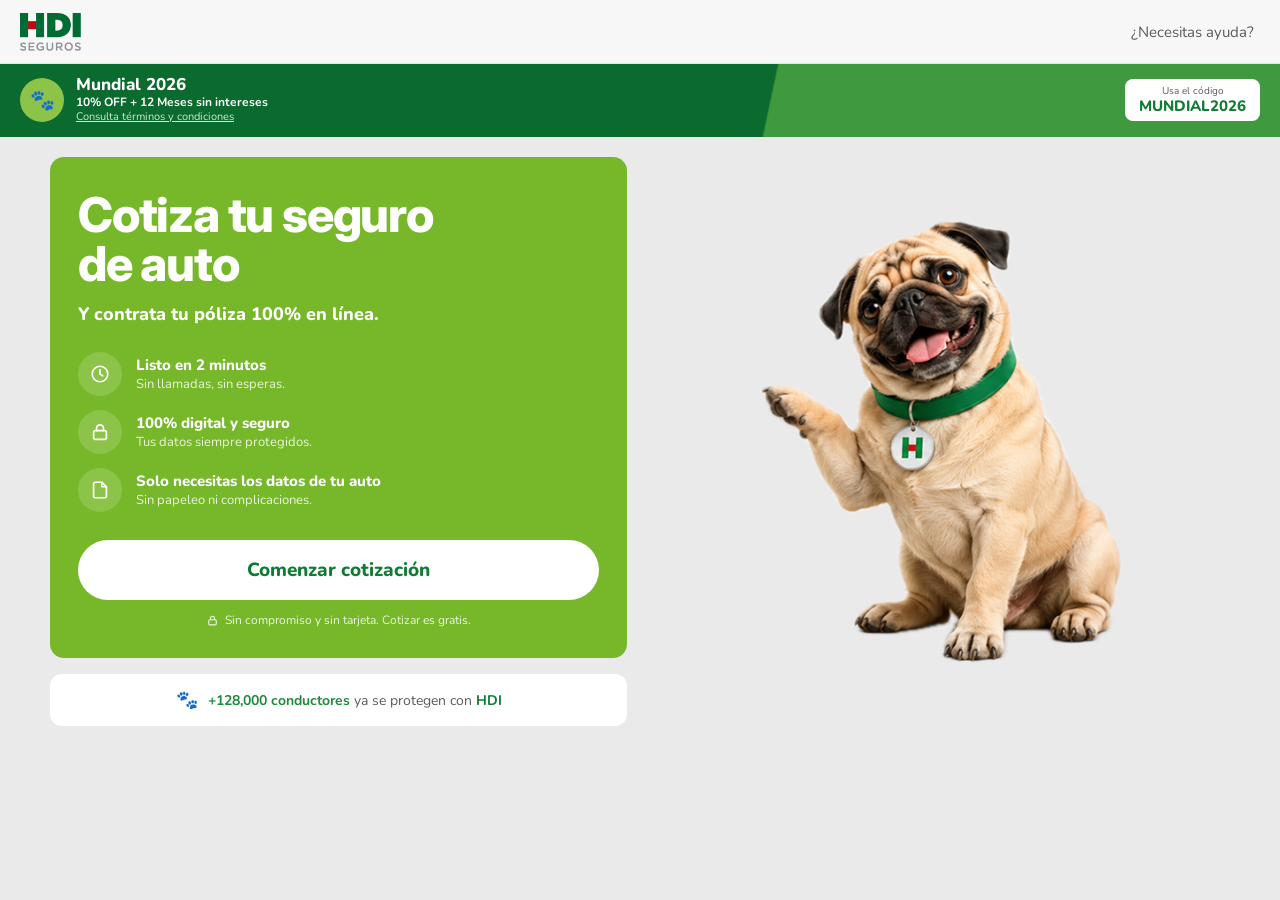
==== cotizador.html @ c7b09973 "Primera versión: test de usabilidad del cotizador de auto Puerto estático (HTML/CSS/JS vanilla) del " ====
<!DOCTYPE html>
<html lang="es">
<head>
<meta charset="utf-8">
<meta name="viewport" content="width=device-width, initial-scale=1">
<title>Cotiza tu seguro de auto — HDI</title>
<link rel="preconnect" href="https://fonts.googleapis.com">
<link rel="preconnect" href="https://fonts.gstatic.com" crossorigin>
<link href="https://fonts.googleapis.com/css2?family=Inter:wght@400;600;700;800;900&family=Nunito:wght@400;600;700;800;900&display=swap" rel="stylesheet">
<style>
*{box-sizing:border-box}
body{margin:0;background:#EAEAEA;font-family:Nunito,sans-serif;color:#333333;-webkit-font-smoothing:antialiased}
a{color:#1F8A3B;text-decoration:none}
a:hover{color:#0F7B33;text-decoration:underline}
input,select,button,textarea{font-family:inherit}
select{-webkit-appearance:none;appearance:none}
input::placeholder{color:#ADADAD}
@keyframes scin{from{opacity:0;transform:translateY(8px)}to{opacity:1;transform:none}}
@keyframes spin{to{transform:rotate(360deg)}}
@keyframes shk{0%,100%{transform:none}25%{transform:translateX(-4px)}75%{transform:translateX(4px)}}
@keyframes scan{0%{top:6%}100%{top:88%}}
@keyframes pulse{0%,100%{opacity:.35}50%{opacity:.9}}
.h1{font-family:Inter,sans-serif;font-weight:800;font-size:40px;line-height:1.04;letter-spacing:-.025em;margin:0;color:#333;text-wrap:pretty}
.sub{font-family:Nunito;font-size:15px;line-height:1.4;color:#4A4A4A;margin:8px 0 0}
.btn{transition:filter .16s ease,transform .1s ease,background .16s ease;cursor:pointer;border:none}
.btn:hover{filter:brightness(1.06)}
.btn:active{transform:scale(.985)}
.btn[disabled]{background:#C3E1A2!important;color:#FFFFFF!important;cursor:not-allowed;filter:none;border-color:#C3E1A2!important}
.card{transition:box-shadow .18s ease,border-color .18s ease}
.opt:hover{box-shadow:0 6px 20px rgba(0,0,0,.09)}
.lnk{cursor:pointer}
.fw input:focus,.fw select:focus{border-color:#76B82A!important}
.fw[data-filled="true"] input,.fw[data-filled="true"] select{border-color:#76B82A!important}
.fw[data-filled="true"] .ic svg{stroke:#76B82A!important}
.fw[data-err="true"] input,.fw[data-err="true"] select{border-color:#E2003C!important;color:#E2003C!important}
.fw[data-err="true"] .ic svg{stroke:#E2003C!important}
.fw[data-dis="true"] input,.fw[data-dis="true"] select{background:#D5D5D5!important;border-color:#D5D5D5!important;color:#8A8A8A!important}
.fw[data-dis="true"] .ic svg{stroke:#A5A5A5!important}
.dig{transition:border-color .15s ease,color .15s ease}
.dig:focus{border-color:#76B82A!important;color:#76B82A!important}
.dig[data-filled="true"]{border-color:#76B82A!important;color:#76B82A!important}
.dgroup[data-err="true"] .dig{border-color:#E2003C!important;color:#E2003C!important}
.pill{display:flex;align-items:center;justify-content:center;gap:6px;background:#C2C2C2;color:#FFFFFF;border:none;font-family:Nunito;font-weight:700;font-size:12px;transition:background .2s ease}
.pill[data-st="done"],.pill[data-st="active"]{background:#76B82A}
.pcard[data-sel="true"]{border-color:#76B82A!important;box-shadow:0 2px 10px rgba(118,184,42,.14)}
.cell[data-on="false"]{color:#BDBDBD}
.only-d{display:none}
.side{display:flex;flex-direction:column}
.stepper{display:flex;flex-direction:row;align-items:center;gap:0}
.conn{background:#C2C2C2}
.ph-box{background:#F2F2F2;border:1.5px dashed #C9C9C9;display:flex;align-items:center;justify-content:center;color:#9E9E9E;font-family:Nunito;font-size:12px;text-align:center;padding:8px}
@media(max-width:899px){
 .promo[data-m="0"]{display:none!important}
 .pill{width:38px;height:38px;padding:0;border-radius:19px;flex:none}
 .pill[data-st="active"]{width:auto;padding:0 14px 0 12px;gap:6px}
 .pill .plabel{display:none}
 .pill[data-st="active"] .plabel{display:inline}
 .conn{width:8px;height:1.5px;margin:0 4px;flex:none}
 .shell{display:flex;flex-direction:column;gap:18px;padding:18px 20px 72px;max-width:640px;margin:0 auto}
 .grid2,.grid3,.grid2n{display:flex;flex-direction:column;gap:16px}
 .half{display:grid;grid-template-columns:1fr 1fr;gap:14px}
}
@media(min-width:900px){
 .only-d{display:block}
 .only-m{display:none!important}
 .h1{font-size:48px;line-height:1.02}
 .stepper{flex-direction:column;align-items:stretch;gap:0}
 .pill{width:100%;height:36px;border-radius:18px;font-size:13px}
 .conn{width:1.5px;height:12px;margin:0 auto;flex:none}
 .shell{display:grid;grid-template-columns:220px minmax(0,1fr);gap:60px;max-width:1220px;margin:0 auto;padding:44px 24px 90px;align-items:start}
 .grid2{display:grid;grid-template-columns:1fr 1fr;gap:20px}
 .grid2n{display:grid;grid-template-columns:minmax(0,1fr) minmax(0,1fr);gap:26px}
 .grid3{display:grid;grid-template-columns:repeat(3,minmax(0,1fr));gap:20px}
 .half{display:grid;grid-template-columns:1fr 1fr;gap:16px}
 .lastrow{display:grid;grid-template-columns:1fr 1fr 1fr 1fr;gap:16px}
}
</style>
</head>
<body>
<div id="screenRoot" data-screen="landing" data-sig="" style="min-height:100vh;background:#EAEAEA;display:flex;flex-direction:column"></div>
<script>
// ============================================================================
// Cotizador de seguro de auto — prototipo autocontenido (vanilla JS).
// Puerto de design/Cotizador Auto.dc.html, sin el runtime de diseño.
// Notifica a la ventana padre (el test) cada vez que cambia de pantalla,
// vía postMessage, y además deja el atributo data-screen como respaldo.
// ============================================================================

const MODELOS = {
  'Nissan Versa': { f: 1.00, v: ['SENSE, L4, 1.6L, 106 CP, 5 PUERTAS, STD', 'ADVANCE, L4, 1.6L, 106 CP, 5 PUERTAS, STD', 'ADVANCE, L4, 1.6L, 106 CP, 5 PUERTAS, CVT', 'EXCLUSIVE, L4, 1.6L, 106 CP, 5 PUERTAS, CVT'] },
  'Nissan March': { f: 0.88, v: ['SENSE, L4, 1.6L, 106 CP, 5 PUERTAS, STD', 'ADVANCE, L4, 1.6L, 106 CP, 5 PUERTAS, CVT', 'SR, L4, 1.6L, 106 CP, 5 PUERTAS, CVT'] },
  'Chevrolet Aveo': { f: 0.90, v: ['LS, L4, 1.5L, 107 CP, 4 PUERTAS, STD', 'LT, L4, 1.5L, 107 CP, 4 PUERTAS, AUT', 'PREMIER, L4, 1.5L, 107 CP, 4 PUERTAS, AUT'] },
  'Volkswagen Jetta': { f: 1.18, v: ['TRENDLINE, L4, 1.4L, 150 CP, 4 PUERTAS, STD', 'COMFORTLINE, L4, 1.4L, 150 CP, 4 PUERTAS, AUT', 'HIGHLINE, L4, 1.4L, 150 CP, 4 PUERTAS, AUT'] },
  'KIA Rio': { f: 0.95, v: ['LX, L4, 1.6L, 121 CP, 4 PUERTAS, STD', 'EX, L4, 1.6L, 121 CP, 4 PUERTAS, AUT', 'EX PACK, L4, 1.6L, 121 CP, 5 PUERTAS, AUT'] },
  'Toyota Corolla': { f: 1.22, v: ['BASE, L4, 1.8L, 139 CP, 4 PUERTAS, CVT', 'LE, L4, 1.8L, 139 CP, 4 PUERTAS, CVT', 'SE, L4, 2.0L, 169 CP, 4 PUERTAS, CVT'] },
  'Honda City': { f: 1.12, v: ['UNIQUE, L4, 1.5L, 119 CP, 4 PUERTAS, STD', 'PRIME, L4, 1.5L, 119 CP, 4 PUERTAS, CVT', 'TOURING, L4, 1.5L, 119 CP, 4 PUERTAS, CVT'] },
  'Mazda 3': { f: 1.30, v: ['I, L4, 2.0L, 155 CP, 4 PUERTAS, STD', 'I GRAND TOURING, L4, 2.5L, 186 CP, 4 PUERTAS, AUT', 'S GRAND TOURING, L4, 2.5L, 186 CP, 5 PUERTAS, AUT'] }
};
const BASE = { rc: 7800, lim: 11760, amp: 17400 };
const ITEMS = {
  rc: ['Responsabilidad Civil (R.C.) Daños a Terceros', 'Asistencia Jurídica'],
  lim: ['Responsabilidad Civil (R.C.) Daños a Terceros', 'Asistencia Jurídica', 'Robo Total', 'Gastos Médicos Ocupantes'],
  amp: ['Gastos Médicos Ocupantes', 'Responsabilidad Civil (R.C.) Daños a Terceros', 'Extensión de R.C.', 'Asistencia Jurídica', 'Daños Materiales', 'Robo Total']
};
const COVS = [
  { k: 'rc', n: 'R.C.', d: 'Cobertura básica', rec: false },
  { k: 'lim', n: 'Limitada', d: 'Cobertura limitada', rec: false },
  { k: 'amp', n: 'Amplia', d: 'Cobertura completa', rec: true }
];
const ALL_ITEMS = ['Responsabilidad Civil (R.C.) Daños a Terceros', 'Asistencia Jurídica', 'Robo Total', 'Gastos Médicos Ocupantes', 'Extensión de R.C.', 'Daños Materiales'];
const CPMAP = { '37000': { c: 'Del Valle', m: 'Guanajuato' }, '06700': { c: 'Roma Norte', m: 'Cuauhtémoc' }, '44100': { c: 'Centro', m: 'Guadalajara' }, '64000': { c: 'Centro', m: 'Monterrey' }, '20000': { c: 'Centro', m: 'Aguascalientes' } };
const FREQS = [{ k: 'mensual', n: 'Mensual' }, { k: 'trimestral', n: 'Trimestral' }, { k: 'anual', n: 'Anual' }];
const STEP_OF = { auto: 1, help: 1, llamar: 1, marcamos: 1, llamamos: 1, contacto: 2, plan: 3, identidad: 4, ine: 4, datos: 4, poliza: 5, pago: 6 };

let state = {
  screen: 'landing',
  nombre: '', cp: ['', '', '', '', ''], marca: '', anio: '', version: '',
  verLoading: false, versiones: [],
  email: '', tel: '', acepto: false, otpSent: false, sending: false,
  otp: ['', '', '', '', '', ''], otpErr: false, otpShake: 0, resendLeft: 30,
  telL: '', telLDone: '',
  cobertura: 'amp', freq: 'mensual', promo: false, promoLoading: false, expandCov: false, compare: false,
  identMode: null,
  d: { nombre: '', apellidos: '', fecha: '', calle: '', colonia: '', municipio: '', numext: '', numint: '' },
  niv: '', rfc: '', factura: false,
  card: '', exp: '', cvv: '', paying: false, payError: false,
  err: {}, helpOpen: false, toast: ''
};
let versionesTimer = null;
let resendTimer = null;
let lastPostedSig = null;

// --- helpers ---
function $(id) { return document.getElementById(id); }
function esc(s) { return String(s == null ? '' : s).replace(/[&<>"']/g, c => ({ '&': '&amp;', '<': '&lt;', '>': '&gt;', '"': '&quot;', "'": '&#39;' }[c])); }
function digits(s) { return (s || '').replace(/\D/g, ''); }
function fmt2(n) { return Number(n).toLocaleString('es-MX', { minimumFractionDigits: 2, maximumFractionDigits: 2 }); }
function fmt0(n) { return Math.round(Number(n)).toLocaleString('es-MX'); }

function money() {
  const f = (MODELOS[state.marca] || { f: 1 }).f;
  const annual = Math.round(BASE[state.cobertura] * f);
  const per = { mensual: 1, trimestral: 0.97 / 4, anual: 0.85 }[state.freq];
  let amt = Math.round(state.freq === 'mensual' ? annual / 12 : annual * per);
  const amtBase = amt;
  if (state.promo) amt = Math.round(amt * 0.9);
  const after = { mensual: 11, trimestral: 3, anual: 0 }[state.freq];
  const totalBase = annual;
  const totalFinal = state.promo ? Math.round(annual * 0.9) : annual;
  return {
    annual, amt, amtBase, after,
    unit: { mensual: '/mes', trimestral: '/trimestre', anual: '/año' }[state.freq],
    months: { mensual: 1, trimestral: 3, anual: 12 }[state.freq],
    ahorroAnual: annual - Math.round(annual * 0.85),
    ahorroPromo: Math.round(annual * 0.1),
    totalBase, totalFinal
  };
}
function cardMonthly(k) {
  const f = (MODELOS[state.marca] || { f: 1 }).f;
  const annual = Math.round(BASE[k] * f);
  const per = { mensual: 1, trimestral: 0.97 / 4, anual: 0.85 }[state.freq];
  const amt = Math.round(state.freq === 'mensual' ? annual / 12 : annual * per);
  const months = { mensual: 1, trimestral: 3, anual: 12 }[state.freq];
  return Math.round(amt / months);
}
function genRfc() {
  const ap = (state.d.apellidos || '').trim().toUpperCase().replace(/[^A-ZÑ ]/g, '');
  const no = (state.d.nombre || '').trim().toUpperCase().replace(/[^A-ZÑ ]/g, '');
  const p = ap.split(/\s+/)[0] || 'XXXX';
  const vow = (p.slice(1).match(/[AEIOU]/) || ['X'])[0];
  const f = digits(state.d.fecha);
  const yy = f.slice(4, 8).slice(2) || '00', mm = f.slice(2, 4) || '00', dd = f.slice(0, 2) || '00';
  return (p.slice(0, 2) + vow + (no[0] || 'X') + yy + mm + dd + 'HD1').slice(0, 13);
}
function clearErr(k) { if (state.err[k]) delete state.err[k]; }
function loadVersiones() {
  const m = state.marca, a = state.anio;
  if (!m || !a) { state.versiones = []; state.version = ''; state.verLoading = false; return; }
  state.verLoading = true; state.versiones = []; state.version = '';
  if (versionesTimer) clearTimeout(versionesTimer);
  versionesTimer = setTimeout(() => { state.verLoading = false; state.versiones = (MODELOS[m] || { v: [] }).v; render(); }, 750);
}
function showToast(msg, ms) {
  state.toast = msg; render();
  setTimeout(() => { state.toast = ''; render(); }, ms || 2400);
}

function nav(screen) {
  state.screen = screen;
  state.err = {};
  render();
  window.scrollTo(0, 0);
}

function postScreenIfChanged() {
  const sig = [state.screen, state.cobertura, state.freq, state.promo ? 1 : 0].join('|');
  if (sig === lastPostedSig) return;
  lastPostedSig = sig;
  try {
    window.parent.postMessage({ type: 'screen', screen: state.screen, sig: sig }, '*');
  } catch (e) {}
}

// --- iconos reutilizados (SVG inline, copiados del prototipo) ---
const ICON_CAR = '<svg width="20" height="20" viewBox="0 0 24 24" fill="none" stroke="#8CC44A" stroke-width="1.7" stroke-linecap="round" stroke-linejoin="round"><path d="M3 13h18l-1.4-4.2A2 2 0 0 0 17.7 7H6.3a2 2 0 0 0-1.9 1.8L3 13z"></path><path d="M3 13v4h18v-4"></path><circle cx="7" cy="17" r="1.5"></circle><circle cx="17" cy="17" r="1.5"></circle></svg>';
const ICON_SHIELD = '<svg width="20" height="20" viewBox="0 0 24 24" fill="none" stroke="#8CC44A" stroke-width="1.7" stroke-linecap="round" stroke-linejoin="round"><path d="M12 3l7 3v6c0 4.2-2.9 7.6-7 9-4.1-1.4-7-4.8-7-9V6l7-3z"></path></svg>';
const ICON_CARD = '<svg width="20" height="20" viewBox="0 0 24 24" fill="none" stroke="#8CC44A" stroke-width="1.7" stroke-linecap="round" stroke-linejoin="round"><rect x="2.5" y="5.5" width="19" height="13" rx="2.5"></rect><path d="M2.5 10h19"></path></svg>';
const ICON_ARROW = '<svg width="18" height="18" viewBox="0 0 24 24" fill="none" stroke="#76B82A" stroke-width="2.4" stroke-linecap="round" stroke-linejoin="round"><path d="M9 5l7 7-7 7"></path></svg>';
const ICON_CHEVRON = '<svg width="20" height="20" viewBox="0 0 24 24" fill="none" stroke="#A5A5A5" stroke-width="2" stroke-linecap="round" stroke-linejoin="round"><path d="M5 9l7 7 7-7"></path></svg>';
const ICON_WA = '<svg width="24" height="24" viewBox="0 0 24 24" fill="none" stroke="#1F8A3B" stroke-width="1.7" stroke-linecap="round" stroke-linejoin="round"><path d="M20 11.8A8 8 0 0 1 8.6 19L4 20l1.1-4.4A8 8 0 1 1 20 11.8z"></path></svg>';
const ICON_PHONE = '<svg width="24" height="24" viewBox="0 0 24 24" fill="none" stroke="#1F8A3B" stroke-width="1.7" stroke-linecap="round" stroke-linejoin="round"><path d="M6.6 3.5h2.2l1.4 3.4-1.8 1.3a11 11 0 0 0 5.4 5.4l1.3-1.8 3.4 1.4v2.2c0 1.1-.9 2-2 2A14.5 14.5 0 0 1 4.6 5.5c0-1.1.9-2 2-2z"></path></svg>';
const ICON_CLOCK = '<svg width="24" height="24" viewBox="0 0 24 24" fill="none" stroke="#1F8A3B" stroke-width="1.7" stroke-linecap="round"><circle cx="12" cy="12" r="8.5"></circle><path d="M12 7.5V12l3 2"></path></svg>';
const ICON_USER = '<svg width="21" height="21" viewBox="0 0 24 24" fill="none" stroke="#A5A5A5" stroke-width="1.7" stroke-linecap="round"><circle cx="12" cy="8.5" r="3.2"></circle><path d="M5.5 20c1-3.2 3.6-5 6.5-5s5.5 1.8 6.5 5"></path></svg>';
const ICON_CHECK_CIRCLE = '<svg width="22" height="22" viewBox="0 0 24 24" fill="none" stroke="#76B82A" stroke-width="1.8" stroke-linecap="round" stroke-linejoin="round"><circle cx="12" cy="12" r="9.2"></circle><path d="M8 12.2l2.6 2.6L16.2 9"></path></svg>';
const ICON_CLOSE = '<svg width="22" height="22" viewBox="0 0 24 24" fill="none" stroke="#8A8A8A" stroke-width="2.2" stroke-linecap="round"><path d="M6 6l12 12M18 6L6 18"></path></svg>';

function ph(label, extraStyle) {
  return '<div class="ph-box" style="' + (extraStyle || '') + '">' + esc(label) + '</div>';
}

// ----------------------------------------------------------------------------
// Render
// ----------------------------------------------------------------------------

function fieldWrap(opts) {
  // opts: {label, req, filled, err, dis, id, input, errMsg, note}
  return '<div class="fw" data-filled="' + (opts.filled ? 'true' : 'false') + '" data-err="' + (opts.err ? 'true' : 'false') + '"' + (opts.dis ? ' data-dis="true"' : '') + ' style="display:flex;flex-direction:column;gap:6px">' +
    '<label style="font-family:Nunito;font-size:13px;font-weight:700;color:#333">' + opts.label + (opts.req !== false ? ' <span style="color:#E2003C">*</span>' : '') + '</label>' +
    '<div style="position:relative">' + opts.input + '</div>' +
    (opts.note || '') +
    (opts.err && opts.errMsg ? '<div style="font-family:Nunito;font-size:12px;color:#E2003C">' + opts.errMsg + '</div>' : '') +
    '</div>';
}

function renderHeader() {
  return '<header style="background:#F7F7F7;border-bottom:1px solid #E3E3E3;padding:0 20px;height:64px;display:flex;align-items:center;justify-content:space-between;position:sticky;top:0;z-index:40">' +
    '<div data-action="goHome" class="lnk" style="display:flex;align-items:center"><img src="./logohdi.png" alt="HDI Seguros" style="height:38px;width:auto;display:block"></div>' +
    '<button type="button" data-action="openHelp" class="btn" style="background:none;font-family:Nunito;font-size:15px;color:#5A5A5A">¿Necesitas ayuda?</button>' +
    '</header>';
}

function renderPromo() {
  const onMobile = state.screen === 'landing' || state.screen === 'plan';
  return '<div class="promo" data-m="' + (onMobile ? '1' : '0') + '" style="display:flex;align-items:center;justify-content:space-between;gap:12px;padding:12px 20px;background:linear-gradient(102deg,#0B6B2E 0%,#0B6B2E 60%,#3F9A3F 60.15%,#3F9A3F 100%);position:relative;overflow:hidden">' +
    '<div style="display:flex;align-items:center;gap:12px;min-width:0">' +
    '<div style="width:44px;height:44px;border-radius:22px;flex:none;background:#8CC44A;display:flex;align-items:center;justify-content:center;font-size:20px">🐾</div>' +
    '<div style="min-width:0">' +
    '<div style="font-family:Nunito;font-weight:800;font-size:17px;color:#FFFFFF;line-height:1.1">Mundial 2026</div>' +
    '<div style="font-family:Nunito;font-weight:700;font-size:12px;color:#FFFFFF;line-height:1.3">10% OFF + 12 Meses sin intereses</div>' +
    '<div style="font-family:Nunito;font-size:11px;color:#CFE8CF;line-height:1.3;text-decoration:underline">Consulta términos y condiciones</div>' +
    '</div></div>' +
    '<div style="background:#FFFFFF;border-radius:8px;padding:6px 14px;text-align:center;flex:none">' +
    '<div style="font-family:Nunito;font-size:10px;color:#5A5A5A;line-height:1.2">Usa el código</div>' +
    '<div style="font-family:Nunito;font-weight:800;font-size:15px;color:#0F7B33;line-height:1.2">MUNDIAL2026</div>' +
    '</div></div>';
}

function renderLanding() {
  return '<main style="animation:scin .24s ease both;padding:20px 20px 70px;max-width:1220px;margin:0 auto;width:100%">' +
    '<div class="grid2n" style="align-items:center">' +
    '<div>' +
    '<div style="background:#76B82A;border-radius:14px;padding:34px 28px 30px">' +
    '<h1 class="h1" style="color:#FFFFFF">Cotiza tu seguro de auto</h1>' +
    '<div style="font-family:Nunito;font-weight:800;font-size:18px;color:#FFFFFF;margin-top:14px">Y contrata tu póliza 100% en línea.</div>' +
    '<div style="display:flex;flex-direction:column;gap:14px;margin-top:26px">' +
    landingBullet('<circle cx="12" cy="12" r="8.5"></circle><path d="M12 7.5V12l3 2"></path>', 'Listo en 2 minutos', 'Sin llamadas, sin esperas.') +
    landingBullet('<rect x="5" y="10.5" width="14" height="9.5" rx="2"></rect><path d="M8.2 10.5V8a3.8 3.8 0 0 1 7.6 0v2.5"></path>', '100% digital y seguro', 'Tus datos siempre protegidos.') +
    landingBullet('<path d="M14 3.5H7a2 2 0 0 0-2 2v13a2 2 0 0 0 2 2h10a2 2 0 0 0 2-2V8.5L14 3.5z"></path><path d="M14 3.5v5h5"></path>', 'Solo necesitas los datos de tu auto', 'Sin papeleo ni complicaciones.') +
    '</div>' +
    '<button type="button" data-action="start" class="btn" style="width:100%;height:60px;border-radius:30px;background:#FFFFFF;color:#0F7B33;font-family:Nunito;font-weight:800;font-size:19px;margin-top:28px">Comenzar cotización</button>' +
    '<div style="display:flex;align-items:center;justify-content:center;gap:6px;margin-top:12px">' +
    '<svg width="13" height="13" viewBox="0 0 24 24" fill="none" stroke="#EAF5DC" stroke-width="2" stroke-linecap="round"><rect x="5" y="10.5" width="14" height="9.5" rx="2"></rect><path d="M8.2 10.5V8a3.8 3.8 0 0 1 7.6 0v2.5"></path></svg>' +
    '<span style="font-family:Nunito;font-size:12px;color:#EAF5DC">Sin compromiso y sin tarjeta. Cotizar es gratis.</span>' +
    '</div></div>' +
    '<div style="background:#FFFFFF;border-radius:12px;padding:14px 18px;margin-top:16px;display:flex;align-items:center;justify-content:center;gap:10px">' +
    '<span style="font-size:18px">🐾</span>' +
    '<span style="font-family:Nunito;font-size:14px;color:#5A5A5A"><b style="color:#1F8A3B">+128,000 conductores</b> ya se protegen con <b style="color:#0F7B33">HDI</b></span>' +
    '</div></div>' +
    '<div style="position:relative;min-height:320px;display:flex;align-items:flex-end;justify-content:center">' +
    '<img src="./hugo-home-desk.png" alt="Hugo, la mascota de HDI" style="width:100%;max-width:360px;height:auto;display:block;object-fit:contain">' +
    '</div></div></main>';
}
function landingBullet(pathSvg, title, sub) {
  return '<div style="display:flex;align-items:center;gap:14px">' +
    '<span style="width:44px;height:44px;border-radius:22px;background:#8CC44A;display:flex;align-items:center;justify-content:center;flex:none"><svg width="22" height="22" viewBox="0 0 24 24" fill="none" stroke="#FFFFFF" stroke-width="1.8" stroke-linecap="round" stroke-linejoin="round">' + pathSvg + '</svg></span>' +
    '<div><div style="font-family:Nunito;font-weight:800;font-size:15px;color:#FFFFFF">' + title + '</div><div style="font-family:Nunito;font-size:13px;color:#EAF5DC">' + sub + '</div></div></div>';
}

function renderAside() {
  const step = STEP_OF[state.screen] || 1;
  const stp = i => step > i ? 'done' : (step === i ? 'active' : 'todo');
  const pills = [
    [1, 'auto', ICON_CAR.replace('#8CC44A', '#FFFFFF'), 'Auto'],
    [2, 'contacto', '<svg width="17" height="17" viewBox="0 0 24 24" fill="none" stroke="#FFFFFF" stroke-width="1.8" stroke-linecap="round" stroke-linejoin="round"><rect x="3" y="5" width="18" height="14" rx="2.5"></rect><circle cx="9" cy="11" r="2"></circle><path d="M6 16.2c.8-1.4 1.9-2 3-2s2.2.6 3 2M14.5 10h3.5M14.5 13h3.5"></path></svg>', 'Contacto'],
    [3, 'plan', '<svg width="17" height="17" viewBox="0 0 24 24" fill="none" stroke="#FFFFFF" stroke-width="1.8" stroke-linecap="round" stroke-linejoin="round"><path d="M3.5 12.6V4.5a1 1 0 0 1 1-1h8.1L20.5 11l-8.9 8.9-8.1-7.3z"></path><circle cx="7.6" cy="7.6" r="1.3"></circle></svg>', 'Plan'],
    [4, 'identidad', '<svg width="17" height="17" viewBox="0 0 24 24" fill="none" stroke="#FFFFFF" stroke-width="1.8" stroke-linecap="round" stroke-linejoin="round"><circle cx="12" cy="12" r="9"></circle><circle cx="12" cy="10" r="2.6"></circle><path d="M6.6 18.4c1.3-1.9 3.2-2.9 5.4-2.9s4.1 1 5.4 2.9"></path></svg>', 'Identidad'],
    [5, 'poliza', '<svg width="17" height="17" viewBox="0 0 24 24" fill="none" stroke="#FFFFFF" stroke-width="1.8" stroke-linecap="round" stroke-linejoin="round"><path d="M12 3l7 3v6c0 4.2-2.9 7.6-7 9-4.1-1.4-7-4.8-7-9V6l7-3z"></path><path d="M9 12l2.2 2.2L15.5 10"></path></svg>', 'Póliza'],
    [6, 'pago', '<svg width="17" height="17" viewBox="0 0 24 24" fill="none" stroke="#FFFFFF" stroke-width="1.8" stroke-linecap="round" stroke-linejoin="round"><rect x="2.5" y="5.5" width="19" height="13" rx="2.5"></rect><path d="M2.5 10h19"></path></svg>', 'Pago']
  ];
  const canBack = state.screen !== 'auto';
  return '<aside class="side">' +
    '<div style="display:flex;align-items:center;gap:2px;margin-bottom:10px">' +
    (canBack ? '<button type="button" data-action="back" class="btn lnk" style="background:none;padding:0 4px 0 0;display:flex;align-items:center"><svg width="14" height="14" viewBox="0 0 24 24" fill="none" stroke="#9E9E9E" stroke-width="2.4" stroke-linecap="round" stroke-linejoin="round"><path d="M15 5l-7 7 7 7"></path></svg></button>' : '') +
    '<span style="font-family:Nunito;font-size:12px;font-weight:700;color:#9E9E9E">Paso ' + step + ' de 6</span></div>' +
    '<div class="stepper" style="justify-content:flex-start">' +
    pills.map((p, idx) => {
      const [num, screen, svg, label] = p;
      const sep = idx > 0 ? '<span class="conn"></span>' : '';
      return sep + '<button type="button" class="pill btn" data-st="' + stp(num) + '" data-action="goStep" data-step="' + num + '">' + svg + '<span class="plabel">' + label + '</span></button>';
    }).join('') +
    '</div></aside>';
}

function renderAuto() {
  const e = state.err;
  const cpErr = !!e.cp;
  const cpDigits = state.cp.map((v, i) => '<input class="dig" data-filled="' + (v !== '' ? 'true' : 'false') + '" data-i="' + i + '" data-action="cpDigit" value="' + esc(v) + '" inputmode="numeric" maxlength="1" style="width:52px;height:52px;border-radius:26px;border:1.5px solid #E0E0E0;background:#fff;text-align:center;font-family:Nunito;font-size:19px;font-weight:700;color:#B5B5B5;outline:none">').join('');
  const verDis = state.verLoading || !state.marca || !state.anio;
  const verPh = state.verLoading ? 'Buscando versiones...' : (!state.marca || !state.anio ? 'Selecciona marca y año' : 'Versión');
  const anios = []; for (let y = 2026; y >= 2012; y--) anios.push(String(y));

  return '<section style="animation:scin .24s ease both">' +
    '<h1 class="h1"><span style="color:#76B82A">Tú</span> y tu <span style="color:#76B82A">auto</span></h1>' +
    '<p class="sub">Lo mínimo para darte un precio real.</p>' +
    '<div class="grid2" style="margin-top:22px">' +
    fieldWrap({
      label: 'Nombre completo', filled: state.nombre.trim().length > 1, err: !!e.nombre,
      input: '<input data-action="nombreInput" value="' + esc(state.nombre) + '" placeholder="¿Cómo te llamas?" style="width:100%;height:52px;border-radius:26px;border:1.5px solid #E0E0E0;background:#fff;padding:0 50px 0 20px;font-family:Nunito;font-size:15px;color:#333;outline:none"><span class="ic" style="position:absolute;right:18px;top:50%;transform:translateY(-50%);display:flex;pointer-events:none">' + ICON_USER + '</span>',
      errMsg: 'Escribe tu nombre y apellidos'
    }) +
    '<div style="display:flex;flex-direction:column;gap:6px">' +
    '<label style="font-family:Nunito;font-size:13px;font-weight:700;color:#333">Código postal <span style="color:#E2003C">*</span></label>' +
    '<div class="dgroup" data-err="' + (cpErr ? 'true' : 'false') + '" style="display:flex;gap:12px">' + cpDigits + '</div>' +
    '<div style="display:flex;align-items:center;gap:5px"><svg width="13" height="13" viewBox="0 0 24 24" fill="none" stroke="#9E9E9E" stroke-width="1.9" stroke-linecap="round"><circle cx="12" cy="12" r="9"></circle><path d="M12 11v5.5M12 7.8v.2"></path></svg><span style="font-family:Nunito;font-size:12px;color:#8A8A8A">Con esto calculamos el precio de tu seguro.</span></div>' +
    (cpErr ? '<div style="font-family:Nunito;font-size:12px;color:#E2003C">Ingresa los 5 dígitos de tu código postal</div>' : '') +
    '</div></div>' +
    '<div class="grid2" style="margin-top:20px">' +
    fieldWrap({
      label: 'Marca y Modelo', filled: !!state.marca, err: !!e.marca,
      input: '<select data-action="marcaSelect" style="width:100%;height:52px;border-radius:26px;border:1.5px solid #E0E0E0;background:#fff;padding:0 50px 0 20px;font-family:Nunito;font-size:15px;color:#333;outline:none"><option value="">Eje. Nissan March</option>' + Object.keys(MODELOS).map(m => '<option value="' + esc(m) + '"' + (state.marca === m ? ' selected' : '') + '>' + esc(m) + '</option>').join('') + '</select><span class="ic" style="position:absolute;right:18px;top:50%;transform:translateY(-50%);display:flex;pointer-events:none">' + ICON_CHEVRON + '</span>',
      errMsg: 'Selecciona la marca y modelo'
    }) +
    fieldWrap({
      label: 'Año', filled: !!state.anio, err: !!e.anio,
      input: '<select data-action="anioSelect" style="width:100%;height:52px;border-radius:26px;border:1.5px solid #E0E0E0;background:#fff;padding:0 50px 0 20px;font-family:Nunito;font-size:15px;color:#333;outline:none"><option value="">Año</option>' + anios.map(a => '<option value="' + a + '"' + (state.anio === a ? ' selected' : '') + '>' + a + '</option>').join('') + '</select><span class="ic" style="position:absolute;right:18px;top:50%;transform:translateY(-50%);display:flex;pointer-events:none">' + ICON_CHEVRON + '</span>',
      errMsg: 'Selecciona el año'
    }) +
    '</div>' +
    '<div style="margin-top:20px">' +
    fieldWrap({
      label: 'Versión', filled: !!state.version, err: !!e.version, dis: verDis,
      input: '<select data-action="versionSelect" ' + (verDis ? 'disabled' : '') + ' style="width:100%;height:52px;border-radius:26px;border:1.5px solid #E0E0E0;background:#fff;padding:0 50px 0 20px;font-family:Nunito;font-size:15px;color:#333;outline:none"><option value="">' + verPh + '</option>' + state.versiones.map(v => '<option value="' + esc(v) + '"' + (state.version === v ? ' selected' : '') + '>' + esc(v) + '</option>').join('') + '</select><span class="ic" style="position:absolute;right:18px;top:50%;transform:translateY(-50%);display:flex;pointer-events:none">' + ICON_CHEVRON + '</span>' + (state.verLoading ? '<span style="position:absolute;right:46px;top:50%;transform:translateY(-50%);width:16px;height:16px;border:2px solid #DDE9CE;border-top-color:#76B82A;border-radius:8px;animation:spin .7s linear infinite"></span>' : ''),
      errMsg: 'Selecciona la versión de tu auto'
    }) +
    '</div>' +
    '<div style="display:flex;justify-content:center;margin-top:26px"><span data-action="goHelp" class="lnk" style="font-family:Nunito;font-size:14px;color:#1F8A3B;text-decoration:underline">¿No encuentras información de tu auto?</span></div>' +
    '<div style="display:flex;justify-content:flex-end;margin-top:18px"><button type="button" data-action="submitAuto" class="btn" style="width:100%;max-width:380px;height:62px;border-radius:31px;background:#76B82A;color:#fff;font-family:Nunito;font-weight:800;font-size:21px">Continuar</button></div>' +
    '</section>';
}

function helpOption(icon, title, sub, action, href) {
  const tag = href ? 'a href="' + href + '" target="_blank"' : 'div data-action="' + action + '"';
  const closeTag = href ? 'a' : 'div';
  return '<' + tag + ' class="opt card lnk" style="background:#fff;border-radius:28px;padding:18px 20px;display:flex;align-items:center;gap:14px;text-decoration:none">' +
    icon + '<div style="flex:1;min-width:0"><div style="font-family:Nunito;font-weight:800;font-size:16px;color:#0F7B33">' + title + '</div><div style="font-family:Nunito;font-size:12px;color:#7A7A7A">' + sub + '</div></div>' + ICON_ARROW + '</' + closeTag + '>';
}

function renderHelp() {
  return '<section style="animation:scin .24s ease both">' +
    '<h1 class="h1">Te ayudamos a <span style="color:#76B82A">encontrarlo</span></h1>' +
    '<p class="sub">Algunas versiones no aparecen en la lista. Un asesor lo identifica contigo y sigues con tu cotización sin volver a empezar.</p>' +
    '<div class="grid2" style="margin-top:22px">' +
    helpOption(ICON_WA, 'Escríbenos por WhatsApp', 'Dile a un asesor qué vehículo es el que buscas.', null, 'https://wa.me/528000196000') +
    helpOption(ICON_PHONE, 'Llamar a un asesor', 'Lun a vie 8:00 - 20:00 | sáb 9:00 - 14:00', 'goLlamar') +
    helpOption(ICON_CLOCK, 'Que me llamen a mí', 'Nos dejas tu número y te marcamos.', 'goMarcamos') +
    '</div>' +
    '<div style="display:flex;justify-content:center;margin-top:30px"><span data-action="goAuto" class="lnk" style="font-family:Nunito;font-size:15px;color:#1F8A3B;text-decoration:underline">Volver a intentar</span></div>' +
    '</section>';
}

function renderLlamar() {
  return '<section style="animation:scin .24s ease both;max-width:460px">' +
    '<h1 class="h1">Llama a un <span style="color:#76B82A">asesor</span></h1>' +
    '<p class="sub">Lun a vie 8:00 - 20:00 | sáb 9:00 - 14:00</p>' +
    '<div style="background:#fff;border:1.5px solid #76B82A;border-radius:16px;padding:16px;text-align:center;margin-top:22px">' +
    '<div style="display:flex;align-items:center;justify-content:center;gap:7px">' + ICON_PHONE.replace('24" height="24"', '17" height="17"') + '<span style="font-family:Nunito;font-weight:700;font-size:15px;color:#1F8A3B">Centro de atención</span></div>' +
    '<div style="font-family:Nunito;font-weight:800;font-size:26px;color:#333;margin-top:4px">800 019 6000</div></div>' +
    '<a href="tel:8000196000" class="btn" style="display:flex;align-items:center;justify-content:center;width:100%;height:62px;border-radius:31px;background:#76B82A;color:#fff;font-family:Nunito;font-weight:800;font-size:21px;margin-top:20px;text-decoration:none">Llamar ahora</a>' +
    '<div style="display:flex;justify-content:center;margin-top:24px"><span data-action="goHelp" class="lnk" style="font-family:Nunito;font-size:15px;color:#1F8A3B;text-decoration:underline">Ver las otras opciones</span></div>' +
    '</section>';
}

function renderMarcamos() {
  const e = state.err;
  return '<section style="animation:scin .24s ease both;max-width:460px">' +
    '<h1 class="h1">Te <span style="color:#76B82A">marcamos</span></h1>' +
    '<p class="sub">Déjanos tu celular y un asesor te llama en menos de 10 minutos dentro del horario de atención.</p>' +
    '<div style="margin-top:22px">' +
    fieldWrap({
      label: 'Teléfono celular', filled: digits(state.telL).length === 10, err: !!e.telL,
      input: '<input data-action="telLInput" value="' + esc(state.telL) + '" inputmode="numeric" placeholder="55 0000 0000" style="width:100%;height:52px;border-radius:26px;border:1.5px solid #E0E0E0;background:#fff;padding:0 50px 0 20px;font-family:Nunito;font-size:15px;color:#333;outline:none"><span class="ic" style="position:absolute;right:18px;top:50%;transform:translateY(-50%);display:flex;pointer-events:none">' + ICON_PHONE.replace('24" height="24"', '21" height="21"').replace('#1F8A3B', '#A5A5A5') + '</span>',
      errMsg: 'Ingresa un celular a 10 dígitos'
    }) + '</div>' +
    '<button type="button" data-action="solicitar" class="btn" style="width:100%;height:62px;border-radius:31px;background:#76B82A;color:#fff;font-family:Nunito;font-weight:800;font-size:21px;margin-top:20px">Solicitar llamada</button>' +
    '<div style="display:flex;justify-content:center;margin-top:24px"><span data-action="goHelp" class="lnk" style="font-family:Nunito;font-size:15px;color:#1F8A3B;text-decoration:underline">Ver las otras opciones</span></div>' +
    '</section>';
}

function renderLlamamos() {
  return '<section style="animation:scin .24s ease both;max-width:460px">' +
    '<h1 class="h1">Te <span style="color:#76B82A">llamamos</span></h1>' +
    '<p class="sub">Un asesor marcará al ' + esc(state.telLDone || state.telL) + ' en menos de 10 minutos. Mientras, puedes seguir con tu cotización.</p>' +
    '<button type="button" data-action="goAuto" class="btn" style="width:100%;height:62px;border-radius:31px;background:#76B82A;color:#fff;font-family:Nunito;font-weight:800;font-size:21px;margin-top:22px">Volver a cotizar</button>' +
    '</section>';
}

function renderContacto() {
  const e = state.err;
  let html = '<section style="animation:scin .24s ease both">' +
    '<h1 class="h1">¿Dónde te <span style="color:#76B82A">contactamos</span>?</h1>' +
    '<p class="sub">Con esto te enviamos tu cotización y guardamos tu precio.</p>' +
    '<div class="grid2" style="margin-top:22px">' +
    fieldWrap({
      label: 'Correo electrónico', filled: /.+@.+\..+/.test(state.email), err: !!e.email,
      input: '<input data-action="emailInput" value="' + esc(state.email) + '" inputmode="email" placeholder="tú@correo.com" style="width:100%;height:52px;border-radius:26px;border:1.5px solid #E0E0E0;background:#fff;padding:0 50px 0 20px;font-family:Nunito;font-size:15px;color:#333;outline:none"><span class="ic" style="position:absolute;right:18px;top:50%;transform:translateY(-50%);display:flex;pointer-events:none"><svg width="21" height="21" viewBox="0 0 24 24" fill="none" stroke="#A5A5A5" stroke-width="1.7" stroke-linecap="round" stroke-linejoin="round"><rect x="3" y="5.5" width="18" height="13" rx="2.5"></rect><path d="M3.8 6.9L12 12.6l8.2-5.7"></path></svg></span>',
      errMsg: 'Ingresa un correo electrónico válido'
    }) +
    fieldWrap({
      label: 'Teléfono celular', filled: digits(state.tel).length === 10, err: !!e.tel,
      input: '<input data-action="telInput" value="' + esc(state.tel) + '" inputmode="numeric" placeholder="55 0000 0000" style="width:100%;height:52px;border-radius:26px;border:1.5px solid #E0E0E0;background:#fff;padding:0 50px 0 20px;font-family:Nunito;font-size:15px;color:#333;outline:none"><span class="ic" style="position:absolute;right:18px;top:50%;transform:translateY(-50%);display:flex;pointer-events:none">' + ICON_PHONE.replace('24" height="24"', '21" height="21"').replace('#1F8A3B', '#A5A5A5') + '</span>',
      errMsg: 'Ingresa un celular a 10 dígitos'
    }) +
    '</div>' +
    '<div style="display:flex;align-items:flex-start;gap:10px;margin-top:18px">' +
    '<button type="button" data-action="toggleAcepto" class="btn" style="width:22px;height:22px;border-radius:5px;border:1.8px solid #76B82A;background:#fff;flex:none;display:flex;align-items:center;justify-content:center;margin-top:1px;padding:0">' + (state.acepto ? '<svg width="14" height="14" viewBox="0 0 24 24" fill="none" stroke="#76B82A" stroke-width="3.2" stroke-linecap="round" stroke-linejoin="round"><path d="M5 12.5l4.5 4.5L19 7"></path></svg>' : '') + '</button>' +
    '<span style="font-family:Nunito;font-size:14px;color:#4A4A4A;line-height:1.35">Acepto recibir mi cotización, así como los <a href="#terminos">Términos y Condiciones</a> y el <a href="#privacidad">Aviso de Privacidad</a></span>' +
    '</div>' +
    (e.acepto ? '<div style="font-family:Nunito;font-size:12px;color:#E2003C;margin-top:6px">Necesitas aceptar los términos para continuar</div>' : '');

  if (!state.otpSent) {
    html += '<div style="display:flex;justify-content:center;margin-top:26px"><button type="button" data-action="sendOtp" class="btn" ' + (state.sending ? 'disabled' : '') + ' style="width:100%;max-width:380px;height:62px;border-radius:31px;background:#76B82A;color:#fff;font-family:Nunito;font-weight:800;font-size:19px;display:flex;align-items:center;justify-content:center;gap:10px">' +
      (state.sending ? '<span style="width:17px;height:17px;border:2.5px solid rgba(255,255,255,.45);border-top-color:#fff;border-radius:9px;animation:spin .7s linear infinite"></span>' : '') +
      (state.sending ? 'Enviando código...' : 'Enviar código de verificación') + '</button></div>';
  } else {
    const otpDigits = state.otp.map((v, i) => '<input class="dig" data-filled="' + (v !== '' ? 'true' : 'false') + '" data-i="' + i + '" data-action="otpDigit" value="' + esc(v) + '" inputmode="numeric" maxlength="1" style="width:52px;height:52px;border-radius:26px;border:1.5px solid #E0E0E0;background:#fff;text-align:center;font-family:Nunito;font-size:19px;font-weight:700;color:#B5B5B5;outline:none">').join('');
    html += '<div style="background:#fff;border:1.5px solid #76B82A;border-radius:16px;padding:16px 18px;margin-top:22px">' +
      '<div style="display:flex;align-items:center;gap:8px"><svg width="19" height="19" viewBox="0 0 24 24" fill="none" stroke="#1F8A3B" stroke-width="1.8" stroke-linecap="round" stroke-linejoin="round"><path d="M20 4.5H4a1 1 0 0 0-1 1v9a1 1 0 0 0 1 1h3v4l4-4h9a1 1 0 0 0 1-1v-9a1 1 0 0 0-1-1z"></path></svg><span style="font-family:Nunito;font-weight:800;font-size:16px;color:#1F8A3B">Verifica tu teléfono</span></div>' +
      '<div style="font-family:Nunito;font-size:13px;color:#4A4A4A;line-height:1.45;margin-top:6px">Te enviamos un código de 6 dígitos por <b style="color:#1F8A3B">WhatsApp</b> al <b style="color:#1F8A3B">' + esc(state.tel) + '</b>. Escríbelo a continuación para confirmar que el número es tuyo.</div></div>' +
      '<div style="margin-top:20px">' +
      '<label style="font-family:Nunito;font-size:13px;font-weight:700;color:#333">Código de verificación <span style="color:#E2003C">*</span></label>' +
      '<div class="dgroup" data-err="' + (state.otpErr ? 'true' : 'false') + '" style="display:flex;gap:11px;margin-top:8px;animation:' + (state.otpShake ? 'shk .3s ease' : 'none') + '">' + otpDigits + '</div>' +
      '<div style="display:flex;align-items:center;justify-content:space-between;gap:12px;margin-top:8px">' +
      '<span data-action="cambiarNumero" class="lnk" style="display:flex;align-items:center;gap:5px">' + ICON_PHONE.replace('24" height="24"', '14" height="14"') + '<span style="font-family:Nunito;font-size:12px;color:#1F8A3B;text-decoration:underline">Cambiar número</span></span>' +
      '<span data-action="resend" class="lnk" style="font-family:Nunito;font-size:12px;color:' + (state.resendLeft > 0 ? '#9E9E9E' : '#1F8A3B') + '">' + (state.resendLeft > 0 ? ('Reenviar en ' + state.resendLeft + 's') : 'Reenviar código') + '</span>' +
      '</div>' +
      (state.otpErr ? '<div style="font-family:Nunito;font-size:12px;color:#E2003C;margin-top:8px">El código no es correcto. Revísalo e inténtalo de nuevo.</div>' : '') +
      '</div>' +
      '<div style="display:flex;justify-content:flex-end;margin-top:30px"><button type="button" data-action="confirmOtp" class="btn" ' + (state.otp.join('').length !== 6 ? 'disabled' : '') + ' style="width:100%;max-width:380px;height:62px;border-radius:31px;background:#76B82A;color:#fff;font-family:Nunito;font-weight:800;font-size:21px">Confirmar y continuar</button></div>';
  }
  html += '</section>';
  return html;
}

function renderPlan() {
  const m = money();
  const vehiculo = (state.marca && state.anio) ? (state.marca + ' ' + state.anio) : (state.marca || 'Tu auto');
  const planesHtml = COVS.map(c => {
    const sel = state.cobertura === c.k;
    const items = state.expandCov ? ITEMS[c.k] : ITEMS[c.k].slice(0, 4);
    return '<div data-action="pickPlan" data-k="' + c.k + '" class="pcard card lnk" data-sel="' + (sel ? 'true' : 'false') + '" style="background:#fff;border:1.5px solid #FFFFFF;border-radius:22px;padding:16px 18px;width:100%">' +
      '<div style="display:flex;align-items:flex-start;gap:12px">' +
      (sel ? '<span style="flex:none;margin-top:2px;display:flex">' + ICON_CHECK_CIRCLE + '</span>' : '<span style="flex:none;margin-top:2px;width:22px;height:22px;border-radius:11px;border:2px solid #7A7A7A;display:block"></span>') +
      '<div style="flex:1;min-width:0">' +
      '<div style="display:flex;align-items:center;gap:8px;flex-wrap:wrap"><span style="font-family:Nunito;font-weight:800;font-size:21px;color:' + (sel ? '#1F8A3B' : '#333333') + '">' + c.n + '</span>' + (c.rec ? '<span style="background:#EAF5DC;color:#5E9D22;font-family:Nunito;font-weight:700;font-size:9px;letter-spacing:.06em;padding:3px 7px;border-radius:5px">RECOMENDADO</span>' : '') + '</div>' +
      '<div style="font-family:Nunito;font-size:13px;color:#8A8A8A;margin-top:1px">' + c.d + '</div>' +
      '<div class="only-d" style="font-family:Nunito;font-weight:800;font-size:17px;color:' + (sel ? '#1F8A3B' : '#333333') + ';margin-top:6px">$' + fmt0(cardMonthly(c.k)) + ' MXN al mes</div>' +
      '</div>' +
      '<div class="only-m" style="text-align:right;flex:none"><div style="font-family:Nunito;font-weight:800;font-size:17px;color:' + (sel ? '#1F8A3B' : '#333333') + '">$' + fmt0(cardMonthly(c.k)) + ' MXN</div><div style="font-family:Nunito;font-size:12px;color:#8A8A8A">al mes</div></div>' +
      '</div>' +
      (sel ? '<div class="only-m" style="display:flex;flex-direction:column;gap:9px;margin-top:14px;padding-left:34px">' +
        items.map(it => '<div style="display:flex;align-items:center;gap:9px">' + ICON_SHIELD.replace('20" height="20"', '16" height="16"').replace('#8CC44A', '#8CC44A') + '<span style="font-family:Nunito;font-size:13px;color:#5A5A5A">' + esc(it) + '</span></div>').join('') +
        '<span data-action="toggleCov" class="lnk" style="font-family:Nunito;font-weight:700;font-size:13px;color:#1F8A3B;text-decoration:underline;margin-top:2px">' + (state.expandCov ? 'Ver menos coberturas' : 'Ver todas las coberturas') + '</span></div>' : '') +
      '</div>';
  }).join('');

  const freqHtml = FREQS.map(f => '<button type="button" data-action="pickFreq" data-k="' + f.k + '" class="btn" style="height:40px;border-radius:20px;background:' + (state.freq === f.k ? '#76B82A' : '#EDEDED') + ';color:' + (state.freq === f.k ? '#FFFFFF' : '#5A5A5A') + ';font-family:Nunito;font-weight:700;font-size:14px">' + f.n + '</button>').join('');

  return '<section style="animation:scin .24s ease both">' +
    '<h1 class="h1">Tu <span style="color:#76B82A">plan</span></h1>' +
    '<p class="sub" style="margin-top:6px">' + esc(vehiculo) + '</p>' +
    '<div class="grid3" style="margin-top:20px;align-items:start">' + planesHtml + '</div>' +
    '<div class="only-d" style="text-align:center;margin-top:14px"><span data-action="openCompare" class="lnk" style="font-family:Nunito;font-size:15px;color:#1F8A3B;text-decoration:underline">Ver tabla comparativa de coberturas</span></div>' +
    '<div style="background:#fff;border-radius:22px;padding:20px;margin-top:20px">' +
    '<div style="font-family:Nunito;font-weight:800;font-size:19px;color:#333">Forma de pago</div>' +
    '<div class="grid3" style="margin-top:14px;gap:12px">' + freqHtml + '</div>' +
    (state.promo ? '<div style="font-family:Nunito;font-size:15px;color:#B5B5B5;text-decoration:line-through;margin-top:16px">$' + fmt2(m.amtBase) + '</div>' : '') +
    '<div style="display:flex;align-items:baseline;gap:2px;margin-top:6px"><span style="font-family:Inter,sans-serif;font-weight:800;font-size:42px;letter-spacing:-.03em;color:#1F8A3B">$' + fmt2(m.amt) + '</span><span style="font-family:Nunito;font-size:16px;color:#8A8A8A">' + m.unit + '</span></div>' +
    '<div style="font-family:Nunito;font-size:13px;color:#8A8A8A;margin-top:2px">Precios en pesos mexicanos (MXN)</div>' +
    (state.freq !== 'anual' ? '<div style="font-family:Nunito;font-weight:700;font-size:13px;color:#1F8A3B;margin-top:2px">Ahorra $' + fmt0(m.ahorroAnual) + ' pagando anual.</div>' : '') +
    '<div style="background:#EDEDED;border-radius:14px;margin-top:16px;display:flex;align-items:stretch">' +
    '<div style="flex:1;padding:12px 16px"><div style="font-family:Nunito;font-size:11px;letter-spacing:.05em;color:#8A8A8A">PRIMER PAGO HOY</div><div style="font-family:Nunito;font-weight:800;font-size:15px;color:#333;margin-top:2px">$' + fmt2(m.amt) + ' MXN</div></div>' +
    (m.after > 0 ? '<div style="width:1px;background:#D5D5D5;margin:10px 0"></div><div style="flex:1;padding:12px 16px"><div style="font-family:Nunito;font-size:11px;letter-spacing:.05em;color:#8A8A8A">DESPUÉS</div><div style="font-family:Nunito;font-weight:800;font-size:15px;color:#333;margin-top:2px">' + m.after + ' Pagos De $' + fmt2(m.amt) + ' MXN</div></div>' : '') +
    '</div>' +
    (!state.promo ?
      '<div style="background:#5FA828;border-radius:14px;margin-top:14px;padding:10px 12px 10px 16px;display:flex;align-items:center;gap:12px">' +
      '<svg width="22" height="22" viewBox="0 0 24 24" fill="none" stroke="#FFFFFF" stroke-width="1.7" stroke-linecap="round" stroke-linejoin="round"><path d="M3.5 12.6V4.5a1 1 0 0 1 1-1h8.1L20.5 11l-8.9 8.9-8.1-7.3z"></path><circle cx="7.6" cy="7.6" r="1.3"></circle></svg>' +
      '<div style="flex:1;min-width:0"><div style="font-family:Nunito;font-weight:700;font-size:13px;color:#FFFFFF">10% de descuento · Mundial 2026</div><div style="font-family:Nunito;font-size:12px;color:#DCEFC8">Válido hasta el 31 de agosto</div></div>' +
      '<button type="button" data-action="applyPromo" class="btn" ' + (state.promoLoading ? 'disabled' : '') + ' style="background:#FFFFFF;color:#5E9D22;font-family:Nunito;font-weight:700;font-size:14px;border-radius:18px;padding:9px 20px;flex:none;display:flex;align-items:center;gap:8px">' + (state.promoLoading ? '<span style="width:13px;height:13px;border:2px solid #DDE9CE;border-top-color:#5E9D22;border-radius:7px;animation:spin .7s linear infinite"></span>' : '') + (state.promoLoading ? 'Aplicando' : 'Aplicar') + '</button></div>' :
      '<div style="background:#EAF5DC;border-radius:14px;margin-top:14px;padding:10px 12px 10px 16px;display:flex;align-items:center;gap:12px">' +
      '<svg width="22" height="22" viewBox="0 0 24 24" fill="none" stroke="#8CC44A" stroke-width="1.7" stroke-linecap="round" stroke-linejoin="round"><path d="M3.5 12.6V4.5a1 1 0 0 1 1-1h8.1L20.5 11l-8.9 8.9-8.1-7.3z"></path><circle cx="7.6" cy="7.6" r="1.3"></circle></svg>' +
      '<div style="flex:1;min-width:0"><div style="font-family:Nunito;font-weight:700;font-size:13px;color:#5E9D22">10% de descuento · Mundial 2026</div><div style="font-family:Nunito;font-size:12px;color:#8FA97A">Ahorras $' + fmt0(m.ahorroPromo) + ' MXN en el total de tu póliza.</div></div>' +
      '<button type="button" data-action="removePromo" class="btn" style="background:none;color:#7A7A7A;font-family:Nunito;font-weight:700;font-size:14px;padding:9px 12px;flex:none">Quitar</button></div>') +
    '</div>' +
    '<div style="display:flex;justify-content:flex-end;margin-top:24px"><button type="button" data-action="toIdentidad" class="btn" style="width:100%;max-width:380px;height:62px;border-radius:31px;background:#76B82A;color:#fff;font-family:Nunito;font-weight:800;font-size:21px">Confirmar y continuar</button></div>' +
    '</section>';
}

function renderIdentidad() {
  return '<section style="animation:scin .24s ease both">' +
    '<h1 class="h1">Confirma tu <span style="color:#76B82A">identidad</span></h1>' +
    '<p class="sub">Validamos tu identidad para emitir tu póliza con tus datos correctos y evitar errores en la contratación.</p>' +
    '<p class="sub" style="margin-top:14px">Elige cómo prefieres compartir tus datos.</p>' +
    '<div class="grid2" style="margin-top:22px">' +
    '<div data-action="scanIne" class="opt card lnk" style="background:#fff;border-radius:28px;padding:18px 20px;display:flex;align-items:center;gap:14px">' +
    '<svg width="24" height="24" viewBox="0 0 24 24" fill="none" stroke="#5FA828" stroke-width="1.7" stroke-linecap="round"><circle cx="12" cy="8.5" r="3.2"></circle><path d="M5.5 20c1-3.2 3.6-5 6.5-5s5.5 1.8 6.5 5"></path></svg>' +
    '<div style="flex:1;min-width:0"><div style="display:flex;align-items:center;gap:8px;flex-wrap:wrap"><span style="font-family:Nunito;font-weight:800;font-size:16px;color:#0F7B33">Escanear mi INE</span><span style="background:#EAF5DC;color:#5E9D22;font-family:Nunito;font-weight:700;font-size:9px;letter-spacing:.06em;padding:3px 7px;border-radius:5px">RECOMENDADO</span></div><div style="font-family:Nunito;font-size:12px;color:#7A7A7A">Más rápido (menos de 30 segundos)</div></div></div>' +
    '<div data-action="manualIne" class="opt card lnk" style="background:#fff;border-radius:28px;padding:18px 20px;display:flex;align-items:center;gap:14px">' +
    '<svg width="24" height="24" viewBox="0 0 24 24" fill="none" stroke="#5FA828" stroke-width="1.7" stroke-linecap="round" stroke-linejoin="round"><path d="M4 20h4L20 8l-4-4L4 16v4z"></path></svg>' +
    '<div style="flex:1;min-width:0"><div style="font-family:Nunito;font-weight:800;font-size:16px;color:#0F7B33">Capturar mis datos manualmente</div><div style="font-family:Nunito;font-size:12px;color:#7A7A7A">Captura tu información paso a paso</div></div></div>' +
    '</div></section>';
}

function renderIne() {
  return '<section style="animation:scin .24s ease both">' +
    '<h1 class="h1">Confirma tu <span style="color:#76B82A">identidad</span></h1>' +
    '<div style="max-width:400px;margin:26px auto 0;position:relative;border-radius:14px;overflow:hidden;background:linear-gradient(150deg,#1F8A3B,#0B5E27);padding:18px;aspect-ratio:1.6">' +
    '<div style="position:absolute;left:14px;right:14px;top:14px;bottom:14px;border:2px solid rgba(255,255,255,.85);border-radius:6px"></div>' +
    '<div style="display:flex;justify-content:space-between;position:relative"><span style="font-family:Nunito;font-weight:800;font-size:10px;letter-spacing:.04em;color:#fff">INSTITUTO NACIONAL ELECTORAL</span><span style="font-family:Nunito;font-size:10px;color:rgba(255,255,255,.75)">MÉXICO</span></div>' +
    '<div style="display:flex;gap:14px;margin-top:16px;position:relative">' +
    '<div style="width:26%;aspect-ratio:.8;border-radius:8px;background:rgba(255,255,255,.32);animation:pulse 1.4s ease-in-out infinite"></div>' +
    '<div style="flex:1;display:flex;flex-direction:column;gap:9px;padding-top:4px">' +
    '<div style="height:9px;border-radius:5px;background:rgba(255,255,255,.32);animation:pulse 1.4s ease-in-out infinite"></div>' +
    '<div style="height:9px;width:72%;border-radius:5px;background:rgba(255,255,255,.32);animation:pulse 1.4s .15s ease-in-out infinite"></div>' +
    '<div style="height:9px;width:86%;border-radius:5px;background:rgba(255,255,255,.32);animation:pulse 1.4s .3s ease-in-out infinite"></div>' +
    '<div style="height:9px;width:48%;border-radius:5px;background:rgba(255,255,255,.32);animation:pulse 1.4s .45s ease-in-out infinite"></div>' +
    '</div></div>' +
    '<div style="position:absolute;left:26px;right:26px;bottom:26px;height:9px;border-radius:5px;background:rgba(255,255,255,.32);animation:pulse 1.4s .6s ease-in-out infinite"></div>' +
    '<div style="position:absolute;left:0;right:0;height:2px;background:linear-gradient(90deg,transparent,#BFE39A,transparent);animation:scan 1.6s ease-in-out infinite alternate"></div>' +
    '</div>' +
    '<div style="text-align:center;font-family:Nunito;font-size:16px;color:#4A4A4A;margin-top:20px">Leyendo tu identificación...</div>' +
    '</section>';
}

function renderDatos() {
  const e = state.err, d = state.d;
  const deAny = Object.keys(e).some(k => k.indexOf('d') === 0);
  const cpStr = state.cp.join('');
  return '<section style="animation:scin .24s ease both">' +
    '<h1 class="h1">Verifiquemos tu <span style="color:#76B82A">identidad</span></h1>' +
    (state.identMode === 'ine' ? '<div style="background:#fff;border:1.5px solid #76B82A;border-radius:16px;padding:14px 18px;margin-top:18px"><div style="display:flex;align-items:center;gap:8px">' + ICON_CHECK_CIRCLE.replace('22" height="22"', '18" height="18"') + '<span style="font-family:Nunito;font-weight:800;font-size:16px;color:#1F8A3B">¡Listo! Ya validamos tu identidad.</span></div><div style="font-family:Nunito;font-size:13px;color:#5A5A5A;margin-top:4px">Completamos automáticamente tu información. Solo verifica que estén correctos.</div></div>' : '') +
    (state.identMode === 'manual' ? '<div style="background:#EAF5DC;border-radius:16px;padding:14px 18px;margin-top:18px;display:flex;align-items:flex-start;gap:12px"><svg width="20" height="20" viewBox="0 0 24 24" fill="none" stroke="#8CC44A" stroke-width="1.8" stroke-linecap="round" stroke-linejoin="round" style="margin-top:2px"><path d="M4 20h4L20 8l-4-4L4 16v4z"></path></svg><div><div style="font-family:Nunito;font-weight:800;font-size:15px;color:#5E9D22">Sin problema, completa tus datos aquí</div><div style="font-family:Nunito;font-size:13px;color:#8FA97A;margin-top:2px">Solo necesitamos unos datos para verificar tu identidad.</div></div></div>' : '') +
    '<div class="grid2" style="margin-top:20px">' +
    fieldWrap({ label: 'Nombre(s)', filled: !!d.nombre, err: !!e.dnombre, input: '<input data-action="dInput" data-field="nombre" value="' + esc(d.nombre) + '" placeholder="Nombre(s)" style="width:100%;height:52px;border-radius:26px;border:1.5px solid #E0E0E0;background:#fff;padding:0 50px 0 20px;font-family:Nunito;font-size:15px;color:#333;outline:none"><span class="ic" style="position:absolute;right:18px;top:50%;transform:translateY(-50%);display:flex;pointer-events:none">' + ICON_USER + '</span>' }) +
    fieldWrap({ label: 'Apellidos', filled: !!d.apellidos, err: !!e.dapellidos, input: '<input data-action="dInput" data-field="apellidos" value="' + esc(d.apellidos) + '" placeholder="Apellidos" style="width:100%;height:52px;border-radius:26px;border:1.5px solid #E0E0E0;background:#fff;padding:0 50px 0 20px;font-family:Nunito;font-size:15px;color:#333;outline:none"><span class="ic" style="position:absolute;right:18px;top:50%;transform:translateY(-50%);display:flex;pointer-events:none">' + ICON_USER + '</span>' }) +
    '</div>' +
    '<div class="half" style="margin-top:16px">' +
    fieldWrap({ label: 'Fecha de nacimiento', filled: /^\d{2}\/\d{2}\/\d{4}$/.test(d.fecha), err: !!e.dfecha, errMsg: 'Usa el formato DD/MM/AAAA',
      input: '<input data-action="dFechaInput" value="' + esc(d.fecha) + '" inputmode="numeric" placeholder="DD/MM/AAAA" style="width:100%;height:52px;border-radius:26px;border:1.5px solid #E0E0E0;background:#fff;padding:0 50px 0 20px;font-family:Nunito;font-size:15px;color:#333;outline:none"><span class="ic" style="position:absolute;right:18px;top:50%;transform:translateY(-50%);display:flex;pointer-events:none"><svg width="21" height="21" viewBox="0 0 24 24" fill="none" stroke="#A5A5A5" stroke-width="1.7" stroke-linecap="round" stroke-linejoin="round"><path d="M5 20h14M6.8 20v-6.4h10.4V20M9.4 13.6V11M12 13.6V10M14.6 13.6V11"></path><circle cx="12" cy="6.6" r="1.2"></circle></svg></span>' }) +
    fieldWrap({ label: 'Código postal', dis: true, filled: true,
      input: '<input value="' + esc(cpStr) + '" disabled style="width:100%;height:52px;border-radius:26px;border:1.5px solid #D5D5D5;background:#D5D5D5;padding:0 50px 0 20px;font-family:Nunito;font-size:15px;color:#8A8A8A;outline:none"><span class="ic" style="position:absolute;right:18px;top:50%;transform:translateY(-50%);display:flex;pointer-events:none"><svg width="21" height="21" viewBox="0 0 24 24" fill="none" stroke="#A5A5A5" stroke-width="1.7" stroke-linecap="round" stroke-linejoin="round"><path d="M12 21s7-5.6 7-11a7 7 0 1 0-14 0c0 5.4 7 11 7 11z"></path><circle cx="12" cy="10" r="2.6"></circle></svg></span>' }) +
    '</div>' +
    '<div style="margin-top:16px">' +
    fieldWrap({ label: 'Calle', filled: !!d.calle, err: !!e.dcalle, input: '<input data-action="dInput" data-field="calle" value="' + esc(d.calle) + '" placeholder="Calle" style="width:100%;height:52px;border-radius:26px;border:1.5px solid #E0E0E0;background:#fff;padding:0 50px 0 20px;font-family:Nunito;font-size:15px;color:#333;outline:none"><span class="ic" style="position:absolute;right:18px;top:50%;transform:translateY(-50%);display:flex;pointer-events:none"><svg width="21" height="21" viewBox="0 0 24 24" fill="none" stroke="#A5A5A5" stroke-width="1.7" stroke-linecap="round" stroke-linejoin="round"><path d="M12 21s7-5.6 7-11a7 7 0 1 0-14 0c0 5.4 7 11 7 11z"></path><circle cx="12" cy="10" r="2.6"></circle></svg></span>' }) +
    '</div>' +
    '<div class="lastrow half" style="margin-top:16px">' +
    fieldWrap({ label: 'Colonia', filled: !!d.colonia, err: !!e.dcolonia, input: '<input data-action="dInput" data-field="colonia" value="' + esc(d.colonia) + '" placeholder="Colonia" style="width:100%;height:52px;border-radius:26px;border:1.5px solid #E0E0E0;background:#fff;padding:0 46px 0 18px;font-family:Nunito;font-size:15px;color:#333;outline:none">' }) +
    fieldWrap({ label: 'Municipio', filled: !!d.municipio, err: !!e.dmunicipio, input: '<input data-action="dInput" data-field="municipio" value="' + esc(d.municipio) + '" placeholder="Municipio" style="width:100%;height:52px;border-radius:26px;border:1.5px solid #E0E0E0;background:#fff;padding:0 46px 0 18px;font-family:Nunito;font-size:15px;color:#333;outline:none">' }) +
    fieldWrap({ label: 'Num. Ext', filled: !!d.numext, err: !!e.dnumext, input: '<input data-action="dInput" data-field="numext" value="' + esc(d.numext) + '" placeholder="Num. Ext" style="width:100%;height:52px;border-radius:26px;border:1.5px solid #E0E0E0;background:#fff;padding:0 46px 0 18px;font-family:Nunito;font-size:15px;color:#333;outline:none">' }) +
    fieldWrap({ label: 'Num. Int', req: false, filled: !!d.numint, input: '<input data-action="dInput" data-field="numint" value="' + esc(d.numint) + '" placeholder="Num. Int" style="width:100%;height:52px;border-radius:26px;border:1.5px solid #E0E0E0;background:#fff;padding:0 46px 0 18px;font-family:Nunito;font-size:15px;color:#333;outline:none">' }) +
    '</div>' +
    (deAny ? '<div style="font-family:Nunito;font-size:12px;color:#E2003C;margin-top:14px">Completa los campos obligatorios para continuar.</div>' : '') +
    '<div style="display:flex;justify-content:center;margin-top:26px"><button type="button" data-action="submitDatos" class="btn" style="width:100%;max-width:380px;height:62px;border-radius:31px;background:#76B82A;color:#fff;font-family:Nunito;font-weight:800;font-size:21px">' + (state.identMode === 'ine' ? 'Confirmar y continuar' : 'Continuar') + '</button></div>' +
    '</section>';
}

function renderPoliza() {
  const e = state.err;
  const nivHelp = '<div style="background:#fff;border-radius:22px;padding:18px"><div style="font-family:Nunito;font-weight:800;font-size:17px;color:#333">¿Dónde encuentro mi NIV?</div><div class="grid2" style="margin-top:14px;gap:14px">' +
    ph('Auto / parabrisas', 'aspect-ratio:1.5;border-radius:10px') + '<div style="font-family:Nunito;font-weight:700;font-size:13px;color:#333;text-align:center;margin-top:8px">En el parabrisas</div><div style="font-family:Nunito;font-size:12px;color:#8A8A8A;text-align:center;margin-bottom:8px">Esquina inferior, del lado del conductor</div>' +
    ph('Tarjeta de circulación', 'aspect-ratio:1.5;border-radius:10px') + '<div style="font-family:Nunito;font-weight:700;font-size:13px;color:#333;text-align:center;margin-top:8px">En tu tarjeta de circulación</div><div style="font-family:Nunito;font-size:12px;color:#8A8A8A;text-align:center">Esquina inferior, del lado del conductor</div>' +
    '</div><div style="background:#EAF5DC;border-radius:14px;padding:12px;margin-top:14px;display:flex;align-items:flex-start;gap:12px"><span style="font-size:22px">🐾</span><div><div style="font-family:Nunito;font-weight:800;font-size:14px;color:#5E9D22">¿No lo encuentras?</div><div style="font-family:Nunito;font-size:13px;color:#5A5A5A;margin-top:2px">A veces se esconde bajo el cofre o en la puerta del conductor.</div></div></div></div>';

  return '<section style="animation:scin .24s ease both">' +
    '<h1 class="h1">¡Tu <span style="color:#76B82A">póliza</span> está casi lista!</h1>' +
    '<p class="sub">Solo necesitamos el número de serie (NIV) de tu auto para emitir tu póliza.</p>' +
    '<div class="grid2n" style="margin-top:22px;align-items:start">' +
    '<div>' +
    fieldWrap({
      label: 'Número de serie (NIV) de tu auto', filled: state.niv.length === 17, err: !!e.niv,
      input: '<input data-action="nivInput" value="' + esc(state.niv) + '" maxlength="17" placeholder="Ej. 3N1AB7AP8KY000000" style="width:100%;height:52px;border-radius:26px;border:1.5px solid #E0E0E0;background:#fff;padding:0 50px 0 20px;font-family:Nunito;font-size:15px;color:#333;outline:none;text-transform:uppercase">' + ICON_CAR.replace('20" height="20"', '21" height="21"'),
      note: '<div style="display:flex;justify-content:space-between;gap:10px">' + (e.niv ? '<span style="font-family:Nunito;font-size:12px;color:#E2003C">El NIV debe tener 17 caracteres</span>' : '') + '<span style="font-family:Nunito;font-size:12px;color:#9E9E9E;margin-left:auto">' + state.niv.length + '/17 · Son 17 caracteres</span></div>'
    }) +
    '<div class="only-m" style="margin-top:18px">' + nivHelp + '</div>' +
    '<div style="margin-top:18px">' + fieldWrap({
      label: 'RFC', filled: state.rfc.length === 13, err: !!e.rfc, errMsg: 'El RFC debe tener 13 caracteres',
      input: '<input data-action="rfcInput" value="' + esc(state.rfc) + '" maxlength="13" placeholder="Ej. XAXX010101000" style="width:100%;height:52px;border-radius:26px;border:1.5px solid #E0E0E0;background:#fff;padding:0 50px 0 20px;font-family:Nunito;font-size:15px;color:#333;outline:none;text-transform:uppercase"><span class="ic" style="position:absolute;right:18px;top:50%;transform:translateY(-50%);display:flex;pointer-events:none"><svg width="21" height="21" viewBox="0 0 24 24" fill="none" stroke="#A5A5A5" stroke-width="1.7" stroke-linecap="round" stroke-linejoin="round"><circle cx="12" cy="12" r="9"></circle><circle cx="12" cy="10" r="2.6"></circle><path d="M6.6 18.4c1.3-1.9 3.2-2.9 5.4-2.9s4.1 1 5.4 2.9"></path></svg></span>',
      note: '<div style="display:flex;align-items:flex-start;gap:5px"><svg width="13" height="13" viewBox="0 0 24 24" fill="none" stroke="#9E9E9E" stroke-width="1.9" stroke-linecap="round" style="margin-top:2px;flex:none"><circle cx="12" cy="12" r="9"></circle><path d="M12 11v5.5M12 7.8v.2"></path></svg><span style="font-family:Nunito;font-size:12px;color:#8A8A8A;line-height:1.35">Generamos tu RFC automáticamente con tus datos.<br>Revísalo y corrígelo si algo no coincide.</span></div>'
    }) + '</div>' +
    '<div style="display:flex;align-items:flex-start;gap:10px;margin-top:18px">' +
    '<button type="button" data-action="toggleFactura" class="btn" style="width:22px;height:22px;border-radius:5px;border:1.8px solid #76B82A;background:#fff;flex:none;display:flex;align-items:center;justify-content:center;margin-top:1px;padding:0">' + (state.factura ? '<svg width="14" height="14" viewBox="0 0 24 24" fill="none" stroke="#76B82A" stroke-width="3.2" stroke-linecap="round" stroke-linejoin="round"><path d="M5 12.5l4.5 4.5L19 7"></path></svg>' : '') + '</button>' +
    '<div><div style="font-family:Nunito;font-weight:700;font-size:15px;color:#333">Necesito factura</div><div style="font-family:Nunito;font-size:13px;color:#7A7A7A;line-height:1.35">Usamos estos datos fiscales solo para emitir tu factura (CFDI) ante el SAT a tu nombre. Si no la necesitas, puedes omitir este paso.</div></div>' +
    '</div></div>' +
    '<div class="only-d">' + nivHelp + '<div style="display:flex;justify-content:flex-end;margin-top:22px"><button type="button" data-action="submitPoliza" class="btn" style="width:100%;height:62px;border-radius:31px;background:#76B82A;color:#fff;font-family:Nunito;font-weight:800;font-size:21px">Continuar</button></div></div>' +
    '</div>' +
    '<div class="only-m" style="margin-top:24px"><button type="button" data-action="submitPoliza" class="btn" style="width:100%;height:62px;border-radius:31px;background:#76B82A;color:#fff;font-family:Nunito;font-weight:800;font-size:21px">Continuar</button></div>' +
    '</section>';
}

function renderPago() {
  const m = money();
  const vehiculo = (state.marca && state.anio) ? (state.marca + ' ' + state.anio) : (state.marca || 'Tu auto');
  const covName = (COVS.find(c => c.k === state.cobertura) || {}).n;
  const e = state.err;
  return '<section style="animation:scin .24s ease both">' +
    '<h1 class="h1">Antes de emitir <span style="color:#76B82A">tu póliza</span></h1>' +
    '<p class="sub">Confirma que la información sea correcta y continúa con el pago.</p>' +
    '<div class="grid2n" style="margin-top:22px;align-items:start">' +
    '<div style="background:#fff;border-radius:22px;padding:20px;width:100%">' +
    '<div style="font-family:Nunito;font-weight:800;font-size:19px;color:#333">Tu seguro</div>' +
    summaryRow(ICON_CAR, 'Vehículo', esc(vehiculo)) +
    summaryRow(ICON_SHIELD, 'Cobertura', covName) +
    '<div style="display:flex;align-items:center;gap:12px;padding:12px 0;border-bottom:1px solid #EDEDED">' + ICON_CARD + '<span style="font-family:Nunito;font-size:14px;color:#4A4A4A">Forma de pago</span>' +
    '<span style="margin-left:auto;position:relative;display:flex;align-items:center"><select data-action="freqSelect" style="appearance:none;border:none;background:none;font-family:Nunito;font-size:14px;color:#333;padding-right:22px;outline:none;cursor:pointer;text-align:right">' +
    FREQS.map(f => '<option value="' + f.k + '"' + (state.freq === f.k ? ' selected' : '') + '>' + f.n + '</option>').join('') + '</select>' +
    '<svg width="16" height="16" viewBox="0 0 24 24" fill="none" stroke="#8CC44A" stroke-width="2.2" stroke-linecap="round" stroke-linejoin="round" style="position:absolute;right:0;pointer-events:none"><path d="M5 9l7 7 7-7"></path></svg></span></div>' +
    (state.promo ? '<div style="padding:12px 0 0"><div style="font-family:Nunito;font-weight:700;font-size:13px;color:#333">Promoción</div><div style="display:flex;justify-content:space-between;gap:10px;margin-top:4px"><span style="font-family:Nunito;font-weight:700;font-size:13px;color:#1F8A3B">10% DE DESCUENTO - MUNDIAL 2026</span><span style="font-family:Nunito;font-weight:700;font-size:13px;color:#1F8A3B;white-space:nowrap">- $' + fmt0(m.ahorroPromo) + ' MXN</span></div></div>' : '') +
    '<div style="display:flex;justify-content:space-between;gap:10px;padding:12px 0;align-items:baseline"><span style="font-family:Nunito;font-size:12px;color:#8A8A8A">Costo total de tu póliza</span><span style="text-align:right;white-space:nowrap">' +
    (state.promo ? '<span style="font-family:Nunito;font-size:12px;color:#B5B5B5;text-decoration:line-through;margin-right:6px">$' + fmt0(m.totalBase) + ' MXN</span>' : '') +
    '<span style="font-family:Nunito;font-weight:700;font-size:13px;color:#333">$' + fmt0(m.totalFinal) + ' MXN</span></span></div>' +
    '<div style="border-top:1px solid #EDEDED;padding-top:12px">' +
    (state.promo ? '<div style="text-align:right;font-family:Nunito;font-size:13px;color:#B5B5B5;text-decoration:line-through">$' + fmt2(m.amtBase) + ' MXN</div>' : '') +
    '<div style="display:flex;align-items:baseline;justify-content:space-between;gap:10px"><span style="font-family:Inter,sans-serif;font-weight:800;font-size:22px;color:#333;letter-spacing:-.02em">Total a pagar</span><span style="font-family:Inter,sans-serif;font-weight:800;font-size:28px;color:#1F8A3B;letter-spacing:-.02em;white-space:nowrap">$' + fmt0(m.amt) + ' MXN</span></div>' +
    (m.after > 0 ? '<div style="display:flex;align-items:center;gap:6px;margin-top:6px"><svg width="15" height="15" viewBox="0 0 24 24" fill="none" stroke="#8CC44A" stroke-width="1.9" stroke-linecap="round" stroke-linejoin="round"><path d="M4 12a8 8 0 0 1 13.7-5.6M20 12a8 8 0 0 1-13.7 5.6"></path><path d="M17 3.4v3.3h-3.3M7 20.6v-3.3h3.3"></path></svg><span style="font-family:Nunito;font-size:13px;color:#5A5A5A">Después: <b style="color:#1F8A3B">' + m.after + ' pagos de $' + fmt0(m.amt) + ' MXN</b></span></div>' : '') +
    '</div></div>' +
    '<div><div style="background:#fff;border-radius:22px;padding:20px">' +
    '<div style="font-family:Nunito;font-weight:800;font-size:19px;color:#333">Método de pago</div>' +
    '<div style="margin-top:14px">' + fieldWrap({
      label: 'Número de la tarjeta', req: false, filled: digits(state.card).length === 16, err: !!e.card, errMsg: 'Ingresa los 16 dígitos de tu tarjeta',
      input: '<input data-action="cardInput" value="' + esc(state.card) + '" inputmode="numeric" placeholder="0000 0000 0000 0000" style="width:100%;height:52px;border-radius:26px;border:1.5px solid #E0E0E0;background:#fff;padding:0 50px 0 20px;font-family:Nunito;font-size:15px;color:#333;outline:none">' + ICON_CARD.replace('20" height="20"', '21" height="21"')
    }) + '</div>' +
    '<div class="half" style="margin-top:14px">' +
    fieldWrap({ label: 'Vencimiento', req: false, filled: /^\d{2}\/\d{2}$/.test(state.exp), err: !!e.exp, errMsg: 'MM/AA', input: '<input data-action="expInput" value="' + esc(state.exp) + '" inputmode="numeric" placeholder="MM/AA" style="width:100%;height:52px;border-radius:26px;border:1.5px solid #E0E0E0;background:#fff;padding:0 46px 0 18px;font-family:Nunito;font-size:15px;color:#333;outline:none">' + ICON_CARD.replace('20" height="20"', '20" height="20"') }) +
    fieldWrap({ label: 'CVV', req: false, filled: state.cvv.length === 3, err: !!e.cvv, errMsg: '3 dígitos', input: '<input data-action="cvvInput" value="' + esc(state.cvv) + '" inputmode="numeric" maxlength="3" placeholder="123" style="width:100%;height:52px;border-radius:26px;border:1.5px solid #E0E0E0;background:#fff;padding:0 46px 0 18px;font-family:Nunito;font-size:15px;color:#333;outline:none">' + ICON_CARD.replace('20" height="20"', '20" height="20"') }) +
    '</div></div>' +
    (state.payError ? '<div style="background:#FDE9EE;border:1.5px solid #E2003C;border-radius:16px;padding:14px 16px;margin-top:16px"><div style="font-family:Nunito;font-weight:800;font-size:15px;color:#E2003C">No pudimos procesar tu pago</div><div style="font-family:Nunito;font-size:13px;color:#8A5561;margin-top:2px">Revisa los datos de tu tarjeta o intenta con otra.</div></div>' : '') +
    '<button type="button" data-action="pay" class="btn" ' + (state.paying ? 'disabled' : '') + ' style="width:100%;height:62px;border-radius:31px;background:#76B82A;color:#fff;font-family:Nunito;font-weight:800;font-size:20px;margin-top:18px;display:flex;align-items:center;justify-content:center;gap:10px">' +
    (state.paying ? '<span style="width:18px;height:18px;border:2.5px solid rgba(255,255,255,.45);border-top-color:#fff;border-radius:9px;animation:spin .7s linear infinite"></span>' : '') +
    (state.paying ? 'Procesando pago...' : ('Confirmar pago de $' + fmt0(m.amt) + ' MXN')) + '</button>' +
    '</div></div>' +
    '</section>';
}
function summaryRow(icon, label, value) {
  return '<div style="display:flex;align-items:center;gap:12px;padding:12px 0;border-bottom:1px solid #EDEDED">' + icon + '<span style="font-family:Nunito;font-size:14px;color:#4A4A4A">' + label + '</span><span style="font-family:Nunito;font-size:14px;color:#333;margin-left:auto;text-align:right">' + value + '</span></div>';
}

function renderListo() {
  const m = money();
  const vehiculo = (state.marca && state.anio) ? (state.marca + ' ' + state.anio) : (state.marca || 'Tu auto');
  const covName = (COVS.find(c => c.k === state.cobertura) || {}).n;
  const freqName = (FREQS.find(f => f.k === state.freq) || {}).n;
  const vig = new Date(); vig.setFullYear(vig.getFullYear() + 1);
  const mesesEs = ['Ene', 'Feb', 'Mar', 'Abr', 'May', 'Jun', 'Jul', 'Ago', 'Sep', 'Oct', 'Nov', 'Dic'];
  const vigencia = vig.getDate() + ' ' + mesesEs[vig.getMonth()] + ' ' + vig.getFullYear();
  return '<main style="animation:scin .24s ease both;padding:20px 20px 80px;max-width:1220px;margin:0 auto;width:100%">' +
    '<div class="grid2n" style="align-items:start">' +
    '<div style="position:relative;background:#76B82A;border-radius:16px;padding:26px 20px 0;overflow:hidden;min-height:420px;display:flex;flex-direction:column;width:100%">' +
    '<div style="text-align:center;position:relative;z-index:2"><div style="font-family:Inter,sans-serif;font-weight:800;font-size:28px;color:#fff;letter-spacing:-.02em">¡Bienvenido a HDI!</div><div style="font-family:Nunito;font-weight:800;font-size:16px;color:#fff;margin-top:6px">Gracias por confiar en nosotros. 🐾</div></div>' +
    '<div style="background:#fff;border-radius:14px;padding:14px 16px;max-width:220px;margin:22px auto 0;position:relative;z-index:2"><div style="font-family:Nunito;font-weight:800;font-size:15px;color:#333"><span style="color:#76B82A">¡Guau!</span> Tu auto ya está protegido.</div><div style="font-family:Nunito;font-size:13px;color:#7A7A7A;margin-top:4px">En unos minutos recibirás tu póliza en tu correo.</div></div>' +
    '<div style="flex:1;min-height:220px;margin-top:8px;display:flex;align-items:center;justify-content:center">' + ph('Hugo celebrando 🎉', 'width:100%;height:100%;border:none;background:transparent;color:#EAF5DC;font-size:15px') + '</div>' +
    '</div>' +
    '<div style="width:100%">' +
    '<h1 class="h1">¡Todo <span style="color:#76B82A">listo</span>!</h1>' +
    '<p class="sub">Tu póliza ya está activa</p>' +
    '<div style="background:#fff;border-radius:22px;padding:20px;margin-top:18px;width:100%">' +
    '<div style="font-family:Nunito;font-weight:800;font-size:19px;color:#333">Resumen</div>' +
    summaryRow(ICON_CAR, 'Vehículo', esc(vehiculo)) +
    summaryRow(ICON_SHIELD, 'Cobertura', covName) +
    summaryRow(ICON_CARD, 'Forma de pago', freqName) +
    summaryRow(ICON_CLOCK, 'Vigencia', vigencia) +
    summaryRow('<svg width="20" height="20" viewBox="0 0 24 24" fill="none" stroke="#8CC44A" stroke-width="1.7" stroke-linecap="round" stroke-linejoin="round"><path d="M12 3l7 3v6c0 4.2-2.9 7.6-7 9-4.1-1.4-7-4.8-7-9V6l7-3z"></path><path d="M9 12l2.2 2.2L15.5 10"></path></svg>', 'No. póliza', 'HDI-88214') +
    '<div style="display:flex;align-items:baseline;justify-content:space-between;gap:10px;padding-top:14px"><span style="font-family:Inter,sans-serif;font-weight:800;font-size:20px;color:#333;letter-spacing:-.02em">Pago realizado</span><span style="font-family:Inter,sans-serif;font-weight:800;font-size:26px;color:#1F8A3B;letter-spacing:-.02em;white-space:nowrap">$' + fmt0(m.amt) + ' MXN</span></div>' +
    '</div>' +
    '<button type="button" data-action="descargar" class="btn" style="width:100%;height:62px;border-radius:31px;background:#76B82A;color:#fff;font-family:Nunito;font-weight:800;font-size:20px;margin-top:18px">Descargar Póliza</button>' +
    '<div style="border:1.5px solid #76B82A;border-radius:16px;padding:16px 18px;margin-top:18px;background-color:#FFFFFF">' +
    '<div style="display:flex;align-items:center;gap:8px"><svg width="18" height="18" viewBox="0 0 24 24" fill="none" stroke="#1F8A3B" stroke-width="1.8" stroke-linecap="round" stroke-linejoin="round"><path d="M9.5 18h5M10 21h4M12 3a6 6 0 0 0-3.3 11v2h6.6v-2A6 6 0 0 0 12 3z"></path></svg><span style="font-family:Nunito;font-weight:800;font-size:16px;color:#1F8A3B">¿Qué sigue?</span></div>' +
    '<div class="grid3" style="margin-top:14px;gap:14px">' +
    nextStep('Descarga la App HDI', 'Te enviaremos tu póliza en unos minutos.') +
    nextStep('Revisa tu correo', 'Te enviaremos tu póliza en unos minutos.') +
    nextStep('Guarda tu póliza', 'Descárgala y tenla siempre a la mano.') +
    '</div></div>' +
    '</div></div></main>';
}
function nextStep(title, sub) {
  return '<div><div style="display:flex;align-items:center;gap:7px"><svg width="17" height="17" viewBox="0 0 24 24" fill="none" stroke="#1F8A3B" stroke-width="1.7" stroke-linecap="round" stroke-linejoin="round"><rect x="3" y="5.5" width="18" height="13" rx="2.5"></rect><path d="M3.8 6.9L12 12.6l8.2-5.7"></path></svg><span style="font-family:Nunito;font-weight:700;font-size:14px;color:#1F8A3B">' + title + '</span></div><div style="font-family:Nunito;font-size:12px;color:#5A5A5A;margin-top:2px;padding-left:24px">' + sub + '</div></div>';
}

function renderCompareModal() {
  if (!state.compare) return '';
  const rows = ALL_ITEMS.map(n => {
    const rc = ITEMS.rc.indexOf(n) > -1, lim = ITEMS.lim.indexOf(n) > -1, amp = ITEMS.amp.indexOf(n) > -1;
    return '<span style="font-family:Nunito;font-size:13px;color:#4A4A4A;padding:11px 8px 11px 0;border-top:1px solid #EDEDED">' + esc(n) + '</span>' +
      '<span class="cell" data-on="' + rc + '" style="font-family:Nunito;font-weight:800;font-size:15px;color:#76B82A;text-align:center;padding:11px 0;border-top:1px solid #EDEDED">' + (rc ? '✓' : '—') + '</span>' +
      '<span class="cell" data-on="' + lim + '" style="font-family:Nunito;font-weight:800;font-size:15px;color:#76B82A;text-align:center;padding:11px 0;border-top:1px solid #EDEDED">' + (lim ? '✓' : '—') + '</span>' +
      '<span class="cell" data-on="' + amp + '" style="font-family:Nunito;font-weight:800;font-size:15px;color:#76B82A;text-align:center;padding:11px 0;border-top:1px solid #EDEDED">' + (amp ? '✓' : '—') + '</span>';
  }).join('');
  return '<div data-action="closeCompareBackdrop" style="position:fixed;inset:0;background:rgba(0,0,0,.42);z-index:90;display:flex;align-items:center;justify-content:center;padding:20px;animation:scin .18s ease both">' +
    '<div style="background:#fff;border-radius:20px;padding:24px;max-width:760px;width:100%;max-height:86vh;overflow:auto">' +
    '<div style="display:flex;align-items:center;justify-content:space-between;gap:12px"><span style="font-family:Nunito;font-weight:800;font-size:20px;color:#333">Tabla comparativa de coberturas</span><button type="button" data-action="closeCompare" class="btn" style="background:none;padding:4px">' + ICON_CLOSE + '</button></div>' +
    '<div style="display:grid;grid-template-columns:minmax(0,1fr) 72px 72px 72px;gap:0;margin-top:18px;align-items:center">' +
    '<span></span><span style="font-family:Nunito;font-weight:800;font-size:13px;color:#333;text-align:center">R.C.</span><span style="font-family:Nunito;font-weight:800;font-size:13px;color:#333;text-align:center">Limitada</span><span style="font-family:Nunito;font-weight:800;font-size:13px;color:#1F8A3B;text-align:center">Amplia</span>' +
    rows + '</div></div></div>';
}

function renderHelpModal() {
  if (!state.helpOpen) return '';
  return '<div data-action="closeHelpBackdrop" style="position:fixed;inset:0;background:rgba(0,0,0,.42);z-index:95;display:flex;align-items:flex-end;justify-content:center;padding:0;animation:scin .18s ease both">' +
    '<div style="background:#EAEAEA;border-radius:22px 22px 0 0;padding:22px 20px 32px;max-width:560px;width:100%">' +
    '<div style="display:flex;align-items:center;justify-content:space-between;gap:12px"><span style="font-family:Nunito;font-weight:800;font-size:19px;color:#333">¿Necesitas ayuda?</span><button type="button" data-action="closeHelp" class="btn" style="background:none;padding:4px">' + ICON_CLOSE + '</button></div>' +
    '<div style="display:flex;flex-direction:column;gap:12px;margin-top:16px">' +
    helpOption(ICON_WA, 'Escríbenos por WhatsApp', 'Dile a un asesor qué vehículo es el que buscas.', null, 'https://wa.me/528000196000') +
    helpOption(ICON_PHONE, 'Llamar a un asesor', 'Lun a vie 8:00 - 20:00 | sáb 9:00 - 14:00', 'goLlamar') +
    helpOption(ICON_CLOCK, 'Que me llamen a mí', 'Nos dejas tu número y te marcamos.', 'goMarcamos') +
    '</div></div></div>';
}

function renderToast() {
  if (!state.toast) return '';
  return '<div style="position:fixed;left:50%;bottom:26px;transform:translateX(-50%);background:#333;color:#fff;font-family:Nunito;font-weight:700;font-size:14px;padding:12px 20px;border-radius:24px;z-index:99;animation:scin .2s ease both">' + esc(state.toast) + '</div>';
}

function renderMain() {
  const s = state.screen;
  if (s === 'landing') return renderLanding();
  const inner =
    s === 'auto' ? renderAuto() :
    s === 'help' ? renderHelp() :
    s === 'llamar' ? renderLlamar() :
    s === 'marcamos' ? renderMarcamos() :
    s === 'llamamos' ? renderLlamamos() :
    s === 'contacto' ? renderContacto() :
    s === 'plan' ? renderPlan() :
    s === 'identidad' ? renderIdentidad() :
    s === 'ine' ? renderIne() :
    s === 'datos' ? renderDatos() :
    s === 'poliza' ? renderPoliza() :
    s === 'pago' ? renderPago() : '';
  return '<main class="shell">' + renderAside() + '<div style="min-width:0">' + inner + '</div></main>';
}

function render() {
  const sig = [state.cobertura, state.freq, state.promo ? 1 : 0, state.expandCov ? 1 : 0, state.compare ? 1 : 0].join('|');
  const root = $('screenRoot');
  root.setAttribute('data-screen', state.screen);
  root.setAttribute('data-sig', sig);
  const isListo = state.screen === 'listo';
  root.innerHTML = renderHeader() + renderPromo() + (isListo ? renderListo() : renderMain()) + renderCompareModal() + renderHelpModal() + renderToast();
  postScreenIfChanged();
}

// ----------------------------------------------------------------------------
// Eventos (delegación sobre el contenedor raíz)
// ----------------------------------------------------------------------------

const root = $('screenRoot');

root.addEventListener('click', ev => {
  const t = ev.target;
  const actionEl = t.closest('[data-action]');
  if (!actionEl) return;
  const action = actionEl.getAttribute('data-action');
  const step = STEP_OF[state.screen] || 1;

  switch (action) {
    case 'goHome': nav('landing'); break;
    case 'openHelp': state.helpOpen = true; render(); break;
    case 'closeHelp': state.helpOpen = false; render(); break;
    case 'closeHelpBackdrop': if (t === actionEl) { state.helpOpen = false; render(); } break;
    case 'start': nav('auto'); break;
    case 'goStep': {
      const n = Number(actionEl.getAttribute('data-step'));
      const map = { 1: 'auto', 2: 'contacto', 3: 'plan', 4: 'identidad', 5: 'poliza' };
      if (n < 6 && step > n) nav(map[n]);
      break;
    }
    case 'back': {
      const map = { help: 'auto', llamar: 'help', marcamos: 'help', llamamos: 'marcamos', contacto: 'auto', plan: 'contacto', identidad: 'plan', ine: 'identidad', datos: 'identidad', poliza: 'datos', pago: 'poliza' };
      nav(map[state.screen] || 'auto');
      break;
    }
    case 'goAuto': nav('auto'); break;
    case 'goHelp': state.screen = 'help'; state.helpOpen = false; state.err = {}; render(); postScreenIfChanged(); break;
    case 'goLlamar': state.screen = 'llamar'; state.helpOpen = false; render(); postScreenIfChanged(); break;
    case 'goMarcamos': state.screen = 'marcamos'; state.helpOpen = false; render(); postScreenIfChanged(); break;

    case 'submitAuto': {
      const er = {};
      if (state.nombre.trim().split(/\s+/).filter(Boolean).length < 2) er.nombre = 1;
      if (state.cp.join('').length !== 5) er.cp = 1;
      if (!state.marca) er.marca = 1;
      if (!state.anio) er.anio = 1;
      if (!state.version) er.version = 1;
      state.err = er;
      if (!Object.keys(er).length) nav('contacto'); else render();
      break;
    }
    case 'solicitar': {
      if (digits(state.telL).length !== 10) { state.err = { telL: 1 }; render(); break; }
      state.telLDone = state.telL; state.screen = 'llamamos'; state.err = {}; render(); postScreenIfChanged();
      break;
    }
    case 'toggleAcepto': state.acepto = !state.acepto; clearErr('acepto'); render(); break;
    case 'sendOtp': {
      const er = {};
      if (!/.+@.+\..+/.test(state.email)) er.email = 1;
      if (digits(state.tel).length !== 10) er.tel = 1;
      if (!state.acepto) er.acepto = 1;
      state.err = er;
      if (Object.keys(er).length) { render(); break; }
      state.sending = true; render();
      setTimeout(() => { state.sending = false; state.otpSent = true; state.resendLeft = 30; state.otp = ['', '', '', '', '', '']; state.otpErr = false; render(); startResendTimer(); }, 1100);
      break;
    }
    case 'cambiarNumero': state.otpSent = false; state.otp = ['', '', '', '', '', '']; state.otpErr = false; render(); break;
    case 'resend': if (state.resendLeft <= 0) { state.resendLeft = 30; state.otp = ['', '', '', '', '', '']; state.otpErr = false; render(); startResendTimer(); showToast('Te enviamos un nuevo código por WhatsApp', 2600); } break;
    case 'confirmOtp': {
      const code = state.otp.join('');
      if (code === '000000') { state.otpErr = true; state.otpShake = Date.now(); render(); setTimeout(() => { state.otpShake = 0; render(); }, 400); break; }
      nav('plan');
      break;
    }

    case 'pickPlan': state.cobertura = actionEl.getAttribute('data-k'); render(); break;
    case 'toggleCov': ev.stopPropagation(); state.expandCov = !state.expandCov; render(); break;
    case 'pickFreq': state.freq = actionEl.getAttribute('data-k'); render(); break;
    case 'openCompare': state.compare = true; render(); break;
    case 'closeCompare': state.compare = false; render(); break;
    case 'closeCompareBackdrop': if (t === actionEl) { state.compare = false; render(); } break;
    case 'applyPromo': state.promoLoading = true; render(); setTimeout(() => { state.promoLoading = false; state.promo = true; render(); showToast('Descuento MUNDIAL2026 aplicado', 2400); }, 900); break;
    case 'removePromo': state.promo = false; render(); break;
    case 'toIdentidad': nav('identidad'); break;

    case 'scanIne': {
      state.identMode = 'ine'; state.screen = 'ine'; render(); postScreenIfChanged();
      setTimeout(() => {
        const parts = state.nombre.trim().split(/\s+/).filter(Boolean);
        const cpStr = state.cp.join('');
        const loc = CPMAP[cpStr] || { c: 'Del Valle', m: 'Guanajuato' };
        state.screen = 'datos';
        state.d = { nombre: parts[0] || '', apellidos: parts.slice(1).join(' '), fecha: '22/11/1994', calle: 'Av. Insurgentes', colonia: loc.c, municipio: loc.m, numext: '125', numint: 'A1' };
        render(); postScreenIfChanged();
      }, 2600);
      break;
    }
    case 'manualIne': state.identMode = 'manual'; state.screen = 'datos'; state.err = {}; render(); postScreenIfChanged(); break;
    case 'submitDatos': {
      const er = {}; const d = state.d;
      ['nombre', 'apellidos', 'fecha', 'calle', 'colonia', 'municipio', 'numext'].forEach(k => { if (!String(d[k] || '').trim()) er['d' + k] = 1; });
      if (d.fecha && !/^\d{2}\/\d{2}\/\d{4}$/.test(d.fecha)) er.dfecha = 1;
      state.err = er;
      if (Object.keys(er).length) { render(); break; }
      state.rfc = state.rfc || genRfc();
      state.screen = 'poliza'; state.err = {}; render(); postScreenIfChanged(); window.scrollTo(0, 0);
      break;
    }
    case 'toggleFactura': state.factura = !state.factura; render(); break;
    case 'submitPoliza': {
      const er = {};
      if (state.niv.length !== 17) er.niv = 1;
      if (state.rfc.length !== 13) er.rfc = 1;
      state.err = er;
      if (!Object.keys(er).length) nav('pago'); else render();
      break;
    }
    case 'pay': {
      const er = {};
      if (digits(state.card).length !== 16) er.card = 1;
      if (!/^\d{2}\/\d{2}$/.test(state.exp)) er.exp = 1;
      if (state.cvv.length !== 3) er.cvv = 1;
      state.err = er; state.payError = false;
      if (Object.keys(er).length) { render(); break; }
      state.paying = true; render();
      setTimeout(() => {
        if (digits(state.card).slice(-1) === '1') { state.paying = false; state.payError = true; render(); return; }
        state.paying = false; state.screen = 'listo'; render(); postScreenIfChanged(); window.scrollTo(0, 0);
      }, 2400);
      break;
    }
    case 'descargar':
      state.toast = 'Descargando tu póliza...'; render();
      setTimeout(() => { state.toast = 'Póliza descargada'; render(); setTimeout(() => { state.toast = ''; render(); }, 2000); }, 1400);
      break;
  }
});

root.addEventListener('input', ev => {
  const t = ev.target;
  const action = t.getAttribute('data-action');
  if (!action) return;
  switch (action) {
    case 'nombreInput': state.nombre = t.value; clearErr('nombre'); render(); restoreFocus(t); break;
    case 'marcaSelect': state.marca = t.value; clearErr('marca'); render(); setTimeout(loadVersiones, 0); break;
    case 'anioSelect': state.anio = t.value; clearErr('anio'); render(); setTimeout(loadVersiones, 0); break;
    case 'versionSelect': state.version = t.value; clearErr('version'); render(); break;
    case 'cpDigit': {
      const i = Number(t.getAttribute('data-i'));
      const v = digits(t.value).slice(0, 1);
      state.cp[i] = v; clearErr('cp'); render();
      if (v && i < 4) { const n = root.querySelectorAll('.dgroup .dig')[i + 1]; if (n) n.focus(); }
      break;
    }
    case 'telLInput': state.telL = digits(t.value).slice(0, 10); clearErr('telL'); render(); restoreFocus(t); break;
    case 'emailInput': state.email = t.value; clearErr('email'); render(); restoreFocus(t); break;
    case 'telInput': state.tel = digits(t.value).slice(0, 10); clearErr('tel'); render(); restoreFocus(t); break;
    case 'otpDigit': {
      const i = Number(t.getAttribute('data-i'));
      const v = digits(t.value).slice(0, 1);
      state.otp[i] = v; state.otpErr = false; render();
      if (v && i < 5) { const n = root.querySelectorAll('.dgroup .dig')[i + 1]; if (n) n.focus(); }
      break;
    }
    case 'dInput': { const f = t.getAttribute('data-field'); state.d[f] = t.value; clearErr('d' + f); render(); restoreFocus(t); break; }
    case 'dFechaInput': {
      const g = digits(t.value).slice(0, 8);
      let out = g.slice(0, 2); if (g.length > 2) out += '/' + g.slice(2, 4); if (g.length > 4) out += '/' + g.slice(4, 8);
      state.d.fecha = out; clearErr('dfecha'); render(); restoreFocus(t);
      break;
    }
    case 'nivInput': state.niv = t.value.toUpperCase().replace(/[^A-Z0-9]/g, '').slice(0, 17); clearErr('niv'); render(); restoreFocus(t); break;
    case 'rfcInput': state.rfc = t.value.toUpperCase().replace(/[^A-Z0-9]/g, '').slice(0, 13); clearErr('rfc'); render(); restoreFocus(t); break;
    case 'cardInput': { const g = digits(t.value).slice(0, 16); state.card = g.replace(/(.{4})/g, '$1 ').trim(); clearErr('card'); render(); restoreFocus(t); break; }
    case 'expInput': { const g = digits(t.value).slice(0, 4); state.exp = g.length > 2 ? g.slice(0, 2) + '/' + g.slice(2) : g; clearErr('exp'); render(); restoreFocus(t); break; }
    case 'cvvInput': state.cvv = digits(t.value).slice(0, 3); clearErr('cvv'); render(); restoreFocus(t); break;
  }
});

root.addEventListener('change', ev => {
  const t = ev.target;
  if (t.getAttribute('data-action') === 'freqSelect') { state.freq = t.value; render(); }
});

root.addEventListener('keydown', ev => {
  const t = ev.target;
  if (!(t.classList && t.classList.contains('dig'))) return;
  if (ev.key === 'Backspace' && !t.value) {
    const list = Array.prototype.slice.call(root.querySelectorAll('.dgroup .dig'));
    const i = list.indexOf(t);
    if (i > 0) list[i - 1].focus();
  }
});

// Restaura foco + posición del cursor tras un re-render disparado por un input de texto.
function restoreFocus(originalEl) {
  const action = originalEl.getAttribute('data-action');
  const field = originalEl.getAttribute('data-field');
  requestAnimationFrame(() => {
    let sel = '[data-action="' + action + '"]' + (field ? '[data-field="' + field + '"]' : '');
    const target = root.querySelector(sel);
    if (target) { target.focus(); const len = target.value.length; try { target.setSelectionRange(len, len); } catch (e) {} }
  });
}

function startResendTimer() {
  if (resendTimer) clearInterval(resendTimer);
  resendTimer = setInterval(() => {
    if (state.otpSent && state.resendLeft > 0) { state.resendLeft--; render(); }
    else { clearInterval(resendTimer); }
  }, 1000);
}

render();
</script>
</body>
</html>
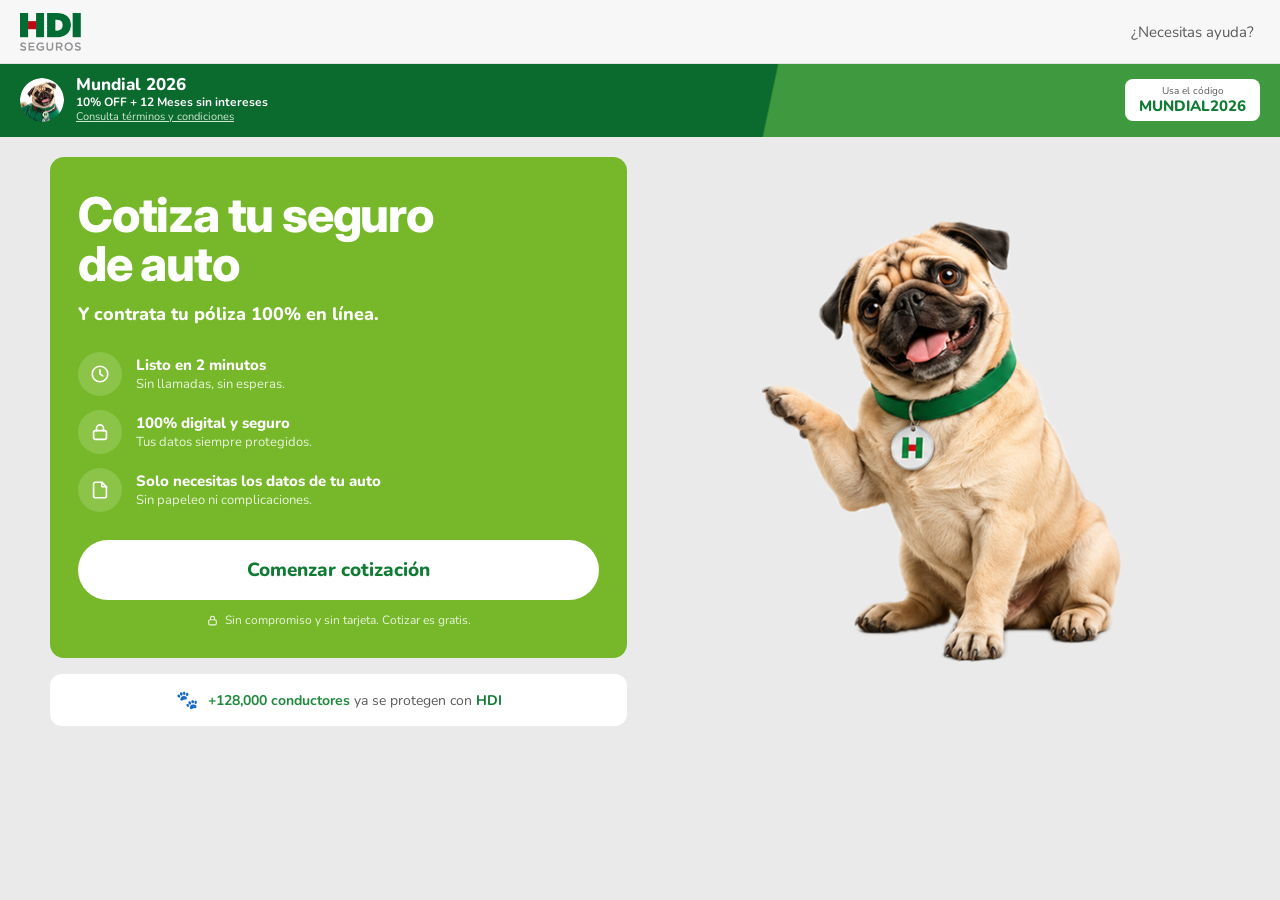
==== commit 0c95a79f: "Corrige parpadeo/foco al escribir, agrega imágenes reales y ajusta pantalla de cierre - El polling d" ====
--- a/cotizador.html
+++ b/cotizador.html
@@ -189,6 +189,16 @@
 function nav(screen) {
   state.screen = screen;
   state.err = {};
+  // El contador de "reenviar código" corre en segundo plano mientras dure
+  // la verificación; si no se detiene al salir de "contacto", sigue
+  // intentando actualizar un contador que ya no existe en la pantalla y
+  // termina forzando un render() completo cada segundo (parpadeo).
+  if (screen === 'contacto') {
+    if (state.otpSent && state.resendLeft > 0 && !resendTimer) startResendTimer();
+  } else if (resendTimer) {
+    clearInterval(resendTimer);
+    resendTimer = null;
+  }
   render();
   window.scrollTo(0, 0);
 }
@@ -229,7 +239,7 @@
     '<label style="font-family:Nunito;font-size:13px;font-weight:700;color:#333">' + opts.label + (opts.req !== false ? ' <span style="color:#E2003C">*</span>' : '') + '</label>' +
     '<div style="position:relative">' + opts.input + '</div>' +
     (opts.note || '') +
-    (opts.err && opts.errMsg ? '<div style="font-family:Nunito;font-size:12px;color:#E2003C">' + opts.errMsg + '</div>' : '') +
+    (opts.err && opts.errMsg ? '<div class="field-error" style="font-family:Nunito;font-size:12px;color:#E2003C">' + opts.errMsg + '</div>' : '') +
     '</div>';
 }
 
@@ -244,7 +254,7 @@
   const onMobile = state.screen === 'landing' || state.screen === 'plan';
   return '<div class="promo" data-m="' + (onMobile ? '1' : '0') + '" style="display:flex;align-items:center;justify-content:space-between;gap:12px;padding:12px 20px;background:linear-gradient(102deg,#0B6B2E 0%,#0B6B2E 60%,#3F9A3F 60.15%,#3F9A3F 100%);position:relative;overflow:hidden">' +
     '<div style="display:flex;align-items:center;gap:12px;min-width:0">' +
-    '<div style="width:44px;height:44px;border-radius:22px;flex:none;background:#8CC44A;display:flex;align-items:center;justify-content:center;font-size:20px">🐾</div>' +
+    '<img src="./icono-promocion.png" alt="Hugo" style="width:44px;height:44px;border-radius:22px;flex:none;object-fit:cover;display:block">' +
     '<div style="min-width:0">' +
     '<div style="font-family:Nunito;font-weight:800;font-size:17px;color:#FFFFFF;line-height:1.1">Mundial 2026</div>' +
     '<div style="font-family:Nunito;font-weight:700;font-size:12px;color:#FFFFFF;line-height:1.3">10% OFF + 12 Meses sin intereses</div>' +
@@ -447,16 +457,17 @@
     html += '<div style="background:#fff;border:1.5px solid #76B82A;border-radius:16px;padding:16px 18px;margin-top:22px">' +
       '<div style="display:flex;align-items:center;gap:8px"><svg width="19" height="19" viewBox="0 0 24 24" fill="none" stroke="#1F8A3B" stroke-width="1.8" stroke-linecap="round" stroke-linejoin="round"><path d="M20 4.5H4a1 1 0 0 0-1 1v9a1 1 0 0 0 1 1h3v4l4-4h9a1 1 0 0 0 1-1v-9a1 1 0 0 0-1-1z"></path></svg><span style="font-family:Nunito;font-weight:800;font-size:16px;color:#1F8A3B">Verifica tu teléfono</span></div>' +
       '<div style="font-family:Nunito;font-size:13px;color:#4A4A4A;line-height:1.45;margin-top:6px">Te enviamos un código de 6 dígitos por <b style="color:#1F8A3B">WhatsApp</b> al <b style="color:#1F8A3B">' + esc(state.tel) + '</b>. Escríbelo a continuación para confirmar que el número es tuyo.</div></div>' +
+      '<div style="background:#FFF8E6;border-radius:12px;padding:12px 14px;margin-top:14px;font-family:Nunito;font-size:13px;line-height:1.45;color:#6B5B25">Es una simulación: no te va a llegar ningún código real. <strong>Escribe cualquier 6 dígitos</strong> para continuar.</div>' +
       '<div style="margin-top:20px">' +
       '<label style="font-family:Nunito;font-size:13px;font-weight:700;color:#333">Código de verificación <span style="color:#E2003C">*</span></label>' +
       '<div class="dgroup" data-err="' + (state.otpErr ? 'true' : 'false') + '" style="display:flex;gap:11px;margin-top:8px;animation:' + (state.otpShake ? 'shk .3s ease' : 'none') + '">' + otpDigits + '</div>' +
       '<div style="display:flex;align-items:center;justify-content:space-between;gap:12px;margin-top:8px">' +
       '<span data-action="cambiarNumero" class="lnk" style="display:flex;align-items:center;gap:5px">' + ICON_PHONE.replace('24" height="24"', '14" height="14"') + '<span style="font-family:Nunito;font-size:12px;color:#1F8A3B;text-decoration:underline">Cambiar número</span></span>' +
-      '<span data-action="resend" class="lnk" style="font-family:Nunito;font-size:12px;color:' + (state.resendLeft > 0 ? '#9E9E9E' : '#1F8A3B') + '">' + (state.resendLeft > 0 ? ('Reenviar en ' + state.resendLeft + 's') : 'Reenviar código') + '</span>' +
+      '<span id="resendCountdown" data-action="resend" class="lnk" style="font-family:Nunito;font-size:12px;color:' + (state.resendLeft > 0 ? '#9E9E9E' : '#1F8A3B') + '">' + (state.resendLeft > 0 ? ('Reenviar en ' + state.resendLeft + 's') : 'Reenviar código') + '</span>' +
       '</div>' +
       (state.otpErr ? '<div style="font-family:Nunito;font-size:12px;color:#E2003C;margin-top:8px">El código no es correcto. Revísalo e inténtalo de nuevo.</div>' : '') +
       '</div>' +
-      '<div style="display:flex;justify-content:flex-end;margin-top:30px"><button type="button" data-action="confirmOtp" class="btn" ' + (state.otp.join('').length !== 6 ? 'disabled' : '') + ' style="width:100%;max-width:380px;height:62px;border-radius:31px;background:#76B82A;color:#fff;font-family:Nunito;font-weight:800;font-size:21px">Confirmar y continuar</button></div>';
+      '<div style="display:flex;justify-content:flex-end;margin-top:30px"><button type="button" id="btnConfirmOtp" data-action="confirmOtp" class="btn" ' + (state.otp.join('').length !== 6 ? 'disabled' : '') + ' style="width:100%;max-width:380px;height:62px;border-radius:31px;background:#76B82A;color:#fff;font-family:Nunito;font-weight:800;font-size:21px">Confirmar y continuar</button></div>';
   }
   html += '</section>';
   return html;
@@ -587,8 +598,8 @@
 function renderPoliza() {
   const e = state.err;
   const nivHelp = '<div style="background:#fff;border-radius:22px;padding:18px"><div style="font-family:Nunito;font-weight:800;font-size:17px;color:#333">¿Dónde encuentro mi NIV?</div><div class="grid2" style="margin-top:14px;gap:14px">' +
-    ph('Auto / parabrisas', 'aspect-ratio:1.5;border-radius:10px') + '<div style="font-family:Nunito;font-weight:700;font-size:13px;color:#333;text-align:center;margin-top:8px">En el parabrisas</div><div style="font-family:Nunito;font-size:12px;color:#8A8A8A;text-align:center;margin-bottom:8px">Esquina inferior, del lado del conductor</div>' +
-    ph('Tarjeta de circulación', 'aspect-ratio:1.5;border-radius:10px') + '<div style="font-family:Nunito;font-weight:700;font-size:13px;color:#333;text-align:center;margin-top:8px">En tu tarjeta de circulación</div><div style="font-family:Nunito;font-size:12px;color:#8A8A8A;text-align:center">Esquina inferior, del lado del conductor</div>' +
+    '<div><div style="position:relative;width:100%;max-width:150px;margin:0 auto;padding-bottom:17.4%;border-radius:10px;overflow:hidden;background:#F2F2F2"><img src="./parabrisas.png" alt="Auto / parabrisas" style="position:absolute;inset:0;width:100%;height:auto;display:block"></div><div style="font-family:Nunito;font-weight:700;font-size:13px;color:#333;text-align:center;margin-top:8px">En el parabrisas</div><div style="font-family:Nunito;font-size:12px;color:#8A8A8A;text-align:center">Esquina inferior, del lado del conductor</div></div>' +
+    '<div><div style="position:relative;width:100%;max-width:150px;margin:0 auto;padding-bottom:17.4%;border-radius:10px;overflow:hidden;background:#F2F2F2"><img src="./tajetacircu.png" alt="Tarjeta de circulación" style="position:absolute;inset:0;width:100%;height:auto;display:block"></div><div style="font-family:Nunito;font-weight:700;font-size:13px;color:#333;text-align:center;margin-top:8px">En tu tarjeta de circulación</div><div style="font-family:Nunito;font-size:12px;color:#8A8A8A;text-align:center">Esquina inferior, del lado del conductor</div></div>' +
     '</div><div style="background:#EAF5DC;border-radius:14px;padding:12px;margin-top:14px;display:flex;align-items:flex-start;gap:12px"><span style="font-size:22px">🐾</span><div><div style="font-family:Nunito;font-weight:800;font-size:14px;color:#5E9D22">¿No lo encuentras?</div><div style="font-family:Nunito;font-size:13px;color:#5A5A5A;margin-top:2px">A veces se esconde bajo el cofre o en la puerta del conductor.</div></div></div></div>';
 
   return '<section style="animation:scin .24s ease both">' +
@@ -598,8 +609,8 @@
     '<div>' +
     fieldWrap({
       label: 'Número de serie (NIV) de tu auto', filled: state.niv.length === 17, err: !!e.niv,
-      input: '<input data-action="nivInput" value="' + esc(state.niv) + '" maxlength="17" placeholder="Ej. 3N1AB7AP8KY000000" style="width:100%;height:52px;border-radius:26px;border:1.5px solid #E0E0E0;background:#fff;padding:0 50px 0 20px;font-family:Nunito;font-size:15px;color:#333;outline:none;text-transform:uppercase">' + ICON_CAR.replace('20" height="20"', '21" height="21"'),
-      note: '<div style="display:flex;justify-content:space-between;gap:10px">' + (e.niv ? '<span style="font-family:Nunito;font-size:12px;color:#E2003C">El NIV debe tener 17 caracteres</span>' : '') + '<span style="font-family:Nunito;font-size:12px;color:#9E9E9E;margin-left:auto">' + state.niv.length + '/17 · Son 17 caracteres</span></div>'
+      input: '<input data-action="nivInput" value="' + esc(state.niv) + '" maxlength="17" placeholder="Ej. 3N1AB7AP8KY000000" style="width:100%;height:52px;border-radius:26px;border:1.5px solid #E0E0E0;background:#fff;padding:0 50px 0 20px;font-family:Nunito;font-size:15px;color:#333;outline:none;text-transform:uppercase"><span class="ic" style="position:absolute;right:18px;top:50%;transform:translateY(-50%);display:flex;pointer-events:none">' + ICON_CAR.replace('20" height="20"', '21" height="21"') + '</span>',
+      note: '<div style="display:flex;justify-content:space-between;gap:10px">' + (e.niv ? '<span class="field-error" style="font-family:Nunito;font-size:12px;color:#E2003C">El NIV debe tener 17 caracteres</span>' : '') + '<span id="nivCounter" style="font-family:Nunito;font-size:12px;color:#9E9E9E;margin-left:auto">' + state.niv.length + '/17 · Son 17 caracteres</span></div>'
     }) +
     '<div class="only-m" style="margin-top:18px">' + nivHelp + '</div>' +
     '<div style="margin-top:18px">' + fieldWrap({
@@ -647,11 +658,11 @@
     '<div style="font-family:Nunito;font-weight:800;font-size:19px;color:#333">Método de pago</div>' +
     '<div style="margin-top:14px">' + fieldWrap({
       label: 'Número de la tarjeta', req: false, filled: digits(state.card).length === 16, err: !!e.card, errMsg: 'Ingresa los 16 dígitos de tu tarjeta',
-      input: '<input data-action="cardInput" value="' + esc(state.card) + '" inputmode="numeric" placeholder="0000 0000 0000 0000" style="width:100%;height:52px;border-radius:26px;border:1.5px solid #E0E0E0;background:#fff;padding:0 50px 0 20px;font-family:Nunito;font-size:15px;color:#333;outline:none">' + ICON_CARD.replace('20" height="20"', '21" height="21"')
+      input: '<input data-action="cardInput" value="' + esc(state.card) + '" inputmode="numeric" placeholder="0000 0000 0000 0000" style="width:100%;height:52px;border-radius:26px;border:1.5px solid #E0E0E0;background:#fff;padding:0 50px 0 20px;font-family:Nunito;font-size:15px;color:#333;outline:none"><span class="ic" style="position:absolute;right:18px;top:50%;transform:translateY(-50%);display:flex;pointer-events:none">' + ICON_CARD.replace('20" height="20"', '21" height="21"') + '</span>'
     }) + '</div>' +
     '<div class="half" style="margin-top:14px">' +
-    fieldWrap({ label: 'Vencimiento', req: false, filled: /^\d{2}\/\d{2}$/.test(state.exp), err: !!e.exp, errMsg: 'MM/AA', input: '<input data-action="expInput" value="' + esc(state.exp) + '" inputmode="numeric" placeholder="MM/AA" style="width:100%;height:52px;border-radius:26px;border:1.5px solid #E0E0E0;background:#fff;padding:0 46px 0 18px;font-family:Nunito;font-size:15px;color:#333;outline:none">' + ICON_CARD.replace('20" height="20"', '20" height="20"') }) +
-    fieldWrap({ label: 'CVV', req: false, filled: state.cvv.length === 3, err: !!e.cvv, errMsg: '3 dígitos', input: '<input data-action="cvvInput" value="' + esc(state.cvv) + '" inputmode="numeric" maxlength="3" placeholder="123" style="width:100%;height:52px;border-radius:26px;border:1.5px solid #E0E0E0;background:#fff;padding:0 46px 0 18px;font-family:Nunito;font-size:15px;color:#333;outline:none">' + ICON_CARD.replace('20" height="20"', '20" height="20"') }) +
+    fieldWrap({ label: 'Vencimiento', req: false, filled: /^\d{2}\/\d{2}$/.test(state.exp), err: !!e.exp, errMsg: 'MM/AA', input: '<input data-action="expInput" value="' + esc(state.exp) + '" inputmode="numeric" placeholder="MM/AA" style="width:100%;height:52px;border-radius:26px;border:1.5px solid #E0E0E0;background:#fff;padding:0 46px 0 18px;font-family:Nunito;font-size:15px;color:#333;outline:none"><span class="ic" style="position:absolute;right:16px;top:50%;transform:translateY(-50%);display:flex;pointer-events:none">' + ICON_CARD + '</span>' }) +
+    fieldWrap({ label: 'CVV', req: false, filled: state.cvv.length === 3, err: !!e.cvv, errMsg: '3 dígitos', input: '<input data-action="cvvInput" value="' + esc(state.cvv) + '" inputmode="numeric" maxlength="3" placeholder="123" style="width:100%;height:52px;border-radius:26px;border:1.5px solid #E0E0E0;background:#fff;padding:0 46px 0 18px;font-family:Nunito;font-size:15px;color:#333;outline:none"><span class="ic" style="position:absolute;right:16px;top:50%;transform:translateY(-50%);display:flex;pointer-events:none">' + ICON_CARD + '</span>' }) +
     '</div></div>' +
     (state.payError ? '<div style="background:#FDE9EE;border:1.5px solid #E2003C;border-radius:16px;padding:14px 16px;margin-top:16px"><div style="font-family:Nunito;font-weight:800;font-size:15px;color:#E2003C">No pudimos procesar tu pago</div><div style="font-family:Nunito;font-size:13px;color:#8A5561;margin-top:2px">Revisa los datos de tu tarjeta o intenta con otra.</div></div>' : '') +
     '<button type="button" data-action="pay" class="btn" ' + (state.paying ? 'disabled' : '') + ' style="width:100%;height:62px;border-radius:31px;background:#76B82A;color:#fff;font-family:Nunito;font-weight:800;font-size:20px;margin-top:18px;display:flex;align-items:center;justify-content:center;gap:10px">' +
@@ -903,44 +914,116 @@
   }
 });
 
+// Actualiza en vivo el borde/ícono verde o rojo de un campo (según esté
+// lleno o tenga error) sin reconstruir nada. Ver liveUpdateField() más abajo
+// para por qué esto importa.
+function updateFieldChrome(inputEl, filled) {
+  const wrap = inputEl.closest('.fw');
+  if (!wrap) return;
+  wrap.setAttribute('data-filled', filled ? 'true' : 'false');
+  wrap.setAttribute('data-err', 'false');
+  const errEl = wrap.querySelector('.field-error');
+  if (errEl) errEl.style.display = 'none';
+}
+
+// Actualiza un input de texto sin llamar a render(): así el <input> nunca se
+// destruye y el foco/cursor se quedan tal cual. Antes cada tecla reconstruía
+// toda la pantalla (perdiendo el foco y, como el <section> vuelve a montarse,
+// reiniciando su animación de entrada — el "parpadeo").
+// `displayValue`, si se manda, es el valor ya formateado que debe verse en
+// el campo (para los que transforman lo que escribes, como el NIV en
+// mayúsculas o la tarjeta con espacios); si no se manda, se deja tal cual lo
+// escribió la persona.
+function liveUpdateField(inputEl, displayValue, filled) {
+  if (displayValue !== undefined && inputEl.value !== displayValue) {
+    inputEl.value = displayValue;
+    try { inputEl.setSelectionRange(displayValue.length, displayValue.length); } catch (e) {}
+  }
+  updateFieldChrome(inputEl, filled);
+}
+
 root.addEventListener('input', ev => {
   const t = ev.target;
   const action = t.getAttribute('data-action');
   if (!action) return;
   switch (action) {
-    case 'nombreInput': state.nombre = t.value; clearErr('nombre'); render(); restoreFocus(t); break;
+    case 'nombreInput':
+      state.nombre = t.value; clearErr('nombre');
+      liveUpdateField(t, undefined, state.nombre.trim().length > 1);
+      break;
     case 'marcaSelect': state.marca = t.value; clearErr('marca'); render(); setTimeout(loadVersiones, 0); break;
     case 'anioSelect': state.anio = t.value; clearErr('anio'); render(); setTimeout(loadVersiones, 0); break;
     case 'versionSelect': state.version = t.value; clearErr('version'); render(); break;
     case 'cpDigit': {
       const i = Number(t.getAttribute('data-i'));
       const v = digits(t.value).slice(0, 1);
-      state.cp[i] = v; clearErr('cp'); render();
-      if (v && i < 4) { const n = root.querySelectorAll('.dgroup .dig')[i + 1]; if (n) n.focus(); }
-      break;
-    }
-    case 'telLInput': state.telL = digits(t.value).slice(0, 10); clearErr('telL'); render(); restoreFocus(t); break;
-    case 'emailInput': state.email = t.value; clearErr('email'); render(); restoreFocus(t); break;
-    case 'telInput': state.tel = digits(t.value).slice(0, 10); clearErr('tel'); render(); restoreFocus(t); break;
+      state.cp[i] = v; clearErr('cp');
+      t.value = v;
+      t.setAttribute('data-filled', v !== '' ? 'true' : 'false');
+      const group = t.closest('.dgroup'); if (group) group.setAttribute('data-err', 'false');
+      if (v && i < 4) { const n = t.parentNode.children[i + 1]; if (n) n.focus(); }
+      break;
+    }
+    case 'telLInput':
+      state.telL = digits(t.value).slice(0, 10); clearErr('telL');
+      liveUpdateField(t, state.telL, state.telL.length === 10);
+      break;
+    case 'emailInput':
+      state.email = t.value; clearErr('email');
+      liveUpdateField(t, undefined, /.+@.+\..+/.test(state.email));
+      break;
+    case 'telInput':
+      state.tel = digits(t.value).slice(0, 10); clearErr('tel');
+      liveUpdateField(t, state.tel, state.tel.length === 10);
+      break;
     case 'otpDigit': {
       const i = Number(t.getAttribute('data-i'));
       const v = digits(t.value).slice(0, 1);
-      state.otp[i] = v; state.otpErr = false; render();
-      if (v && i < 5) { const n = root.querySelectorAll('.dgroup .dig')[i + 1]; if (n) n.focus(); }
-      break;
-    }
-    case 'dInput': { const f = t.getAttribute('data-field'); state.d[f] = t.value; clearErr('d' + f); render(); restoreFocus(t); break; }
+      state.otp[i] = v; state.otpErr = false;
+      t.value = v;
+      t.setAttribute('data-filled', v !== '' ? 'true' : 'false');
+      const group = t.closest('.dgroup'); if (group) group.setAttribute('data-err', 'false');
+      const confirmBtn = $('btnConfirmOtp');
+      if (confirmBtn) confirmBtn.disabled = state.otp.join('').length !== 6;
+      if (v && i < 5) { const n = t.parentNode.children[i + 1]; if (n) n.focus(); }
+      break;
+    }
+    case 'dInput': {
+      const f = t.getAttribute('data-field'); state.d[f] = t.value; clearErr('d' + f);
+      liveUpdateField(t, undefined, !!state.d[f]);
+      break;
+    }
     case 'dFechaInput': {
       const g = digits(t.value).slice(0, 8);
       let out = g.slice(0, 2); if (g.length > 2) out += '/' + g.slice(2, 4); if (g.length > 4) out += '/' + g.slice(4, 8);
-      state.d.fecha = out; clearErr('dfecha'); render(); restoreFocus(t);
-      break;
-    }
-    case 'nivInput': state.niv = t.value.toUpperCase().replace(/[^A-Z0-9]/g, '').slice(0, 17); clearErr('niv'); render(); restoreFocus(t); break;
-    case 'rfcInput': state.rfc = t.value.toUpperCase().replace(/[^A-Z0-9]/g, '').slice(0, 13); clearErr('rfc'); render(); restoreFocus(t); break;
-    case 'cardInput': { const g = digits(t.value).slice(0, 16); state.card = g.replace(/(.{4})/g, '$1 ').trim(); clearErr('card'); render(); restoreFocus(t); break; }
-    case 'expInput': { const g = digits(t.value).slice(0, 4); state.exp = g.length > 2 ? g.slice(0, 2) + '/' + g.slice(2) : g; clearErr('exp'); render(); restoreFocus(t); break; }
-    case 'cvvInput': state.cvv = digits(t.value).slice(0, 3); clearErr('cvv'); render(); restoreFocus(t); break;
+      state.d.fecha = out; clearErr('dfecha');
+      liveUpdateField(t, out, /^\d{2}\/\d{2}\/\d{4}$/.test(out));
+      break;
+    }
+    case 'nivInput': {
+      state.niv = t.value.toUpperCase().replace(/[^A-Z0-9]/g, '').slice(0, 17); clearErr('niv');
+      liveUpdateField(t, state.niv, state.niv.length === 17);
+      const counter = $('nivCounter'); if (counter) counter.textContent = state.niv.length + '/17 · Son 17 caracteres';
+      break;
+    }
+    case 'rfcInput':
+      state.rfc = t.value.toUpperCase().replace(/[^A-Z0-9]/g, '').slice(0, 13); clearErr('rfc');
+      liveUpdateField(t, state.rfc, state.rfc.length === 13);
+      break;
+    case 'cardInput': {
+      const g = digits(t.value).slice(0, 16); state.card = g.replace(/(.{4})/g, '$1 ').trim(); clearErr('card');
+      liveUpdateField(t, state.card, digits(state.card).length === 16);
+      break;
+    }
+    case 'expInput': {
+      const g = digits(t.value).slice(0, 4); state.exp = g.length > 2 ? g.slice(0, 2) + '/' + g.slice(2) : g; clearErr('exp');
+      liveUpdateField(t, state.exp, /^\d{2}\/\d{2}$/.test(state.exp));
+      break;
+    }
+    case 'cvvInput':
+      state.cvv = digits(t.value).slice(0, 3); clearErr('cvv');
+      liveUpdateField(t, state.cvv, state.cvv.length === 3);
+      break;
   }
 });
 
@@ -959,22 +1042,24 @@
   }
 });
 
-// Restaura foco + posición del cursor tras un re-render disparado por un input de texto.
-function restoreFocus(originalEl) {
-  const action = originalEl.getAttribute('data-action');
-  const field = originalEl.getAttribute('data-field');
-  requestAnimationFrame(() => {
-    let sel = '[data-action="' + action + '"]' + (field ? '[data-field="' + field + '"]' : '');
-    const target = root.querySelector(sel);
-    if (target) { target.focus(); const len = target.value.length; try { target.setSelectionRange(len, len); } catch (e) {} }
-  });
-}
-
 function startResendTimer() {
   if (resendTimer) clearInterval(resendTimer);
   resendTimer = setInterval(() => {
-    if (state.otpSent && state.resendLeft > 0) { state.resendLeft--; render(); }
-    else { clearInterval(resendTimer); }
+    if (state.otpSent && state.resendLeft > 0) {
+      state.resendLeft--;
+      // Actualiza solo el texto del contador en vez de volver a dibujar toda
+      // la pantalla cada segundo: si la persona está escribiendo el código
+      // en ese momento, un render() completo le quitaría el foco del campo.
+      const span = $('resendCountdown');
+      if (span) {
+        span.textContent = state.resendLeft > 0 ? ('Reenviar en ' + state.resendLeft + 's') : 'Reenviar código';
+        span.style.color = state.resendLeft > 0 ? '#9E9E9E' : '#1F8A3B';
+      } else {
+        render();
+      }
+    } else {
+      clearInterval(resendTimer);
+    }
   }, 1000);
 }
 
